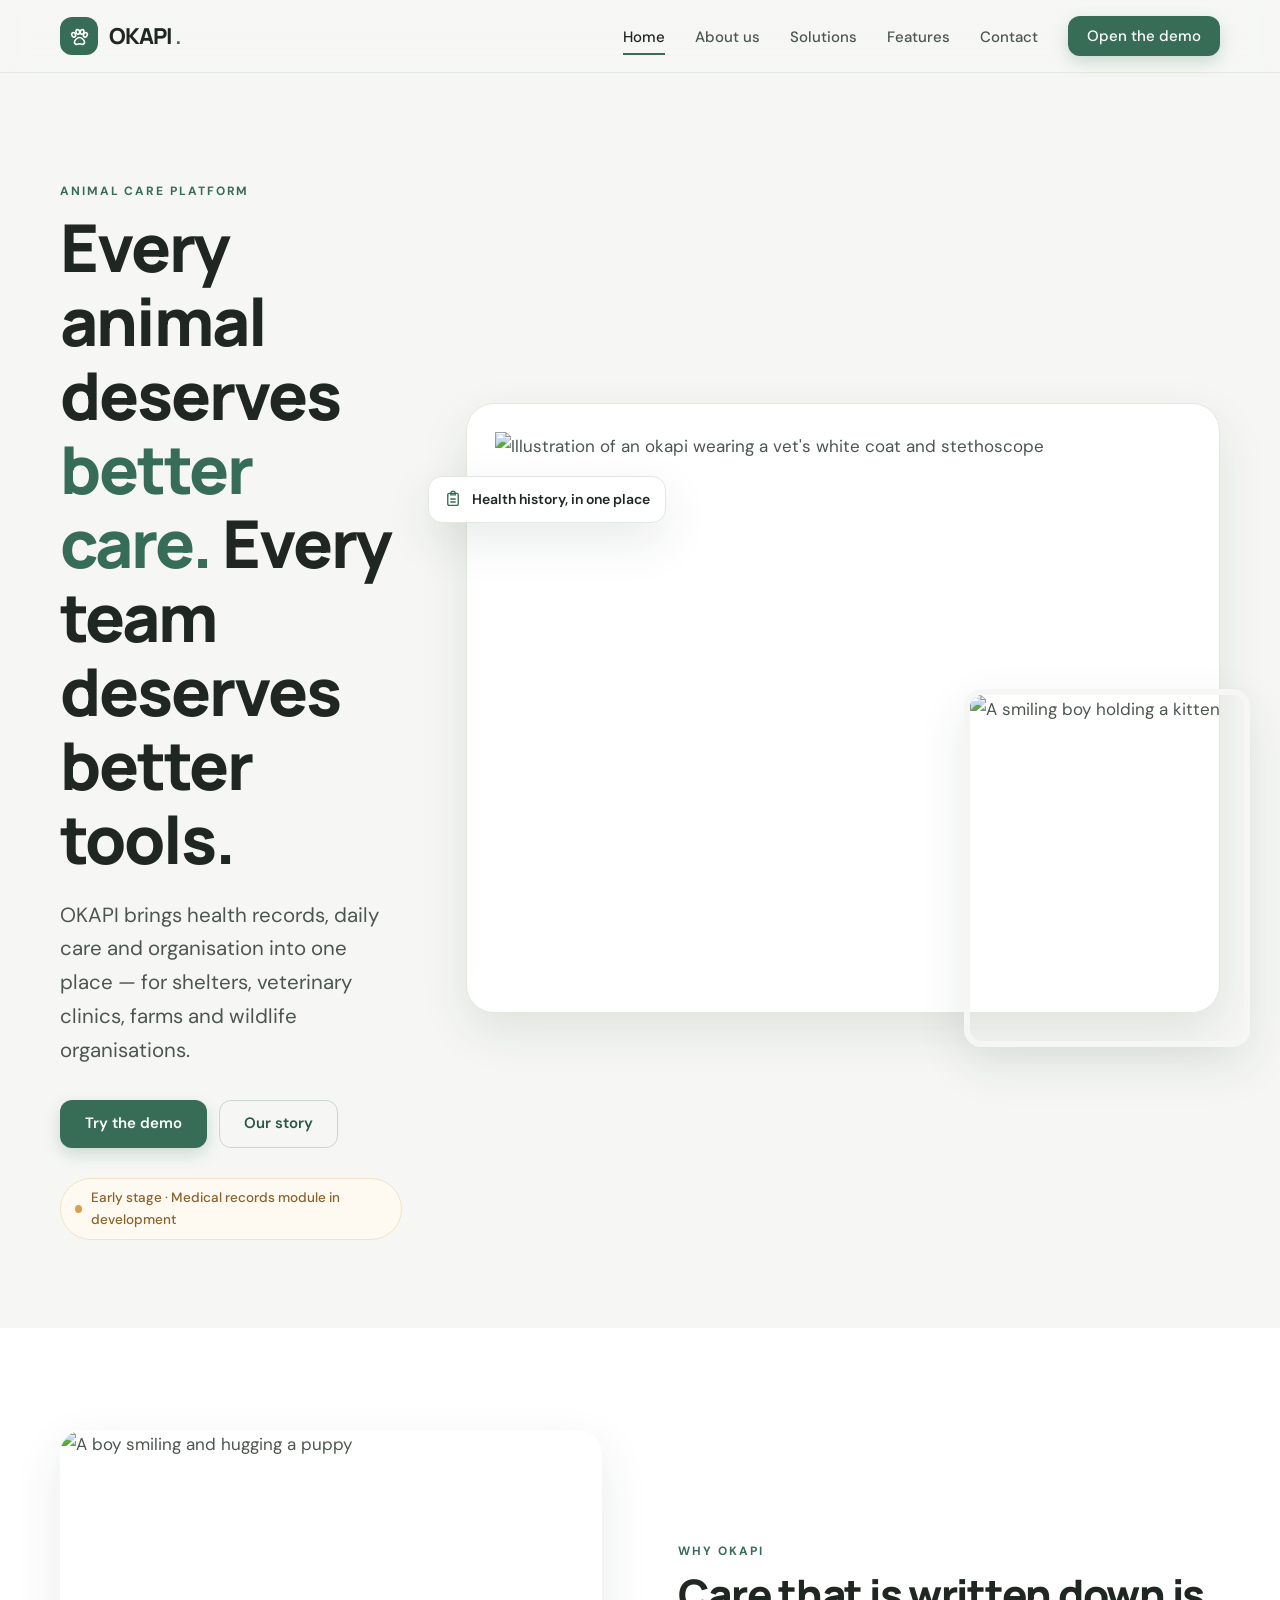
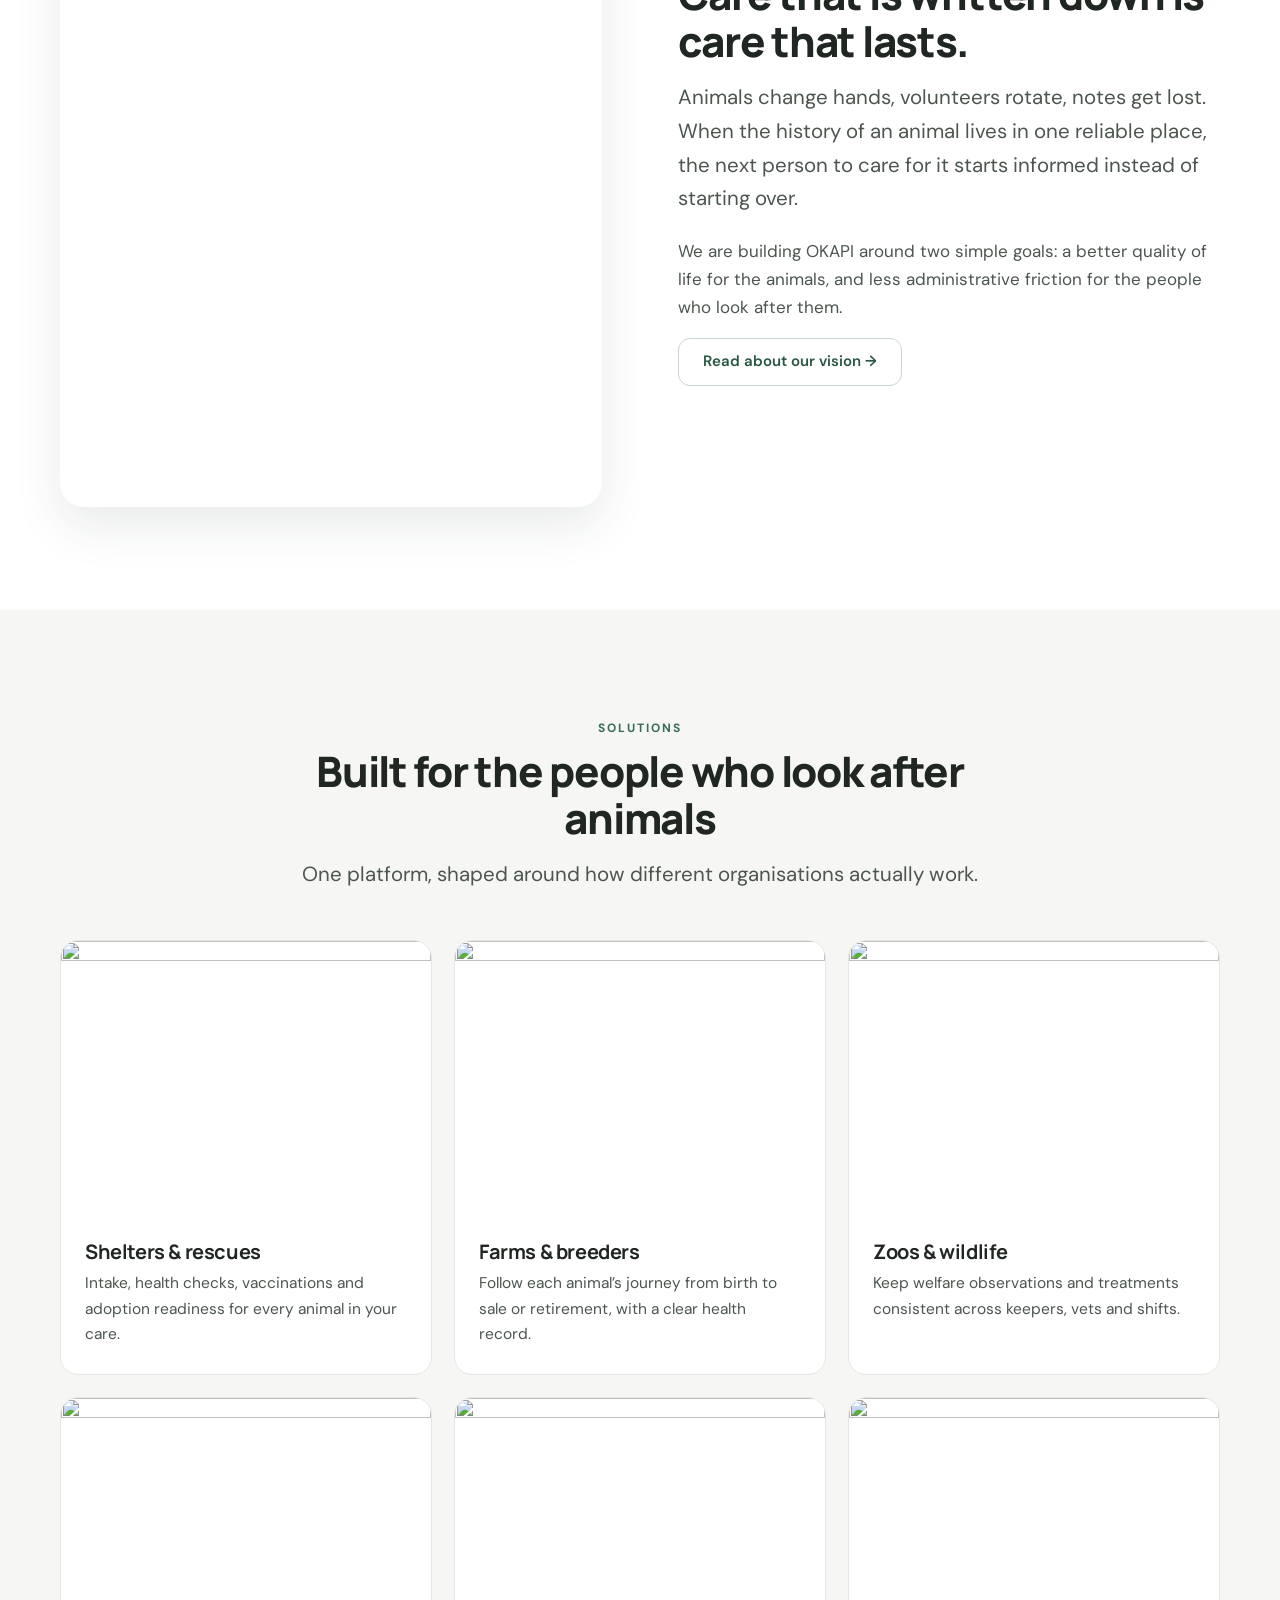
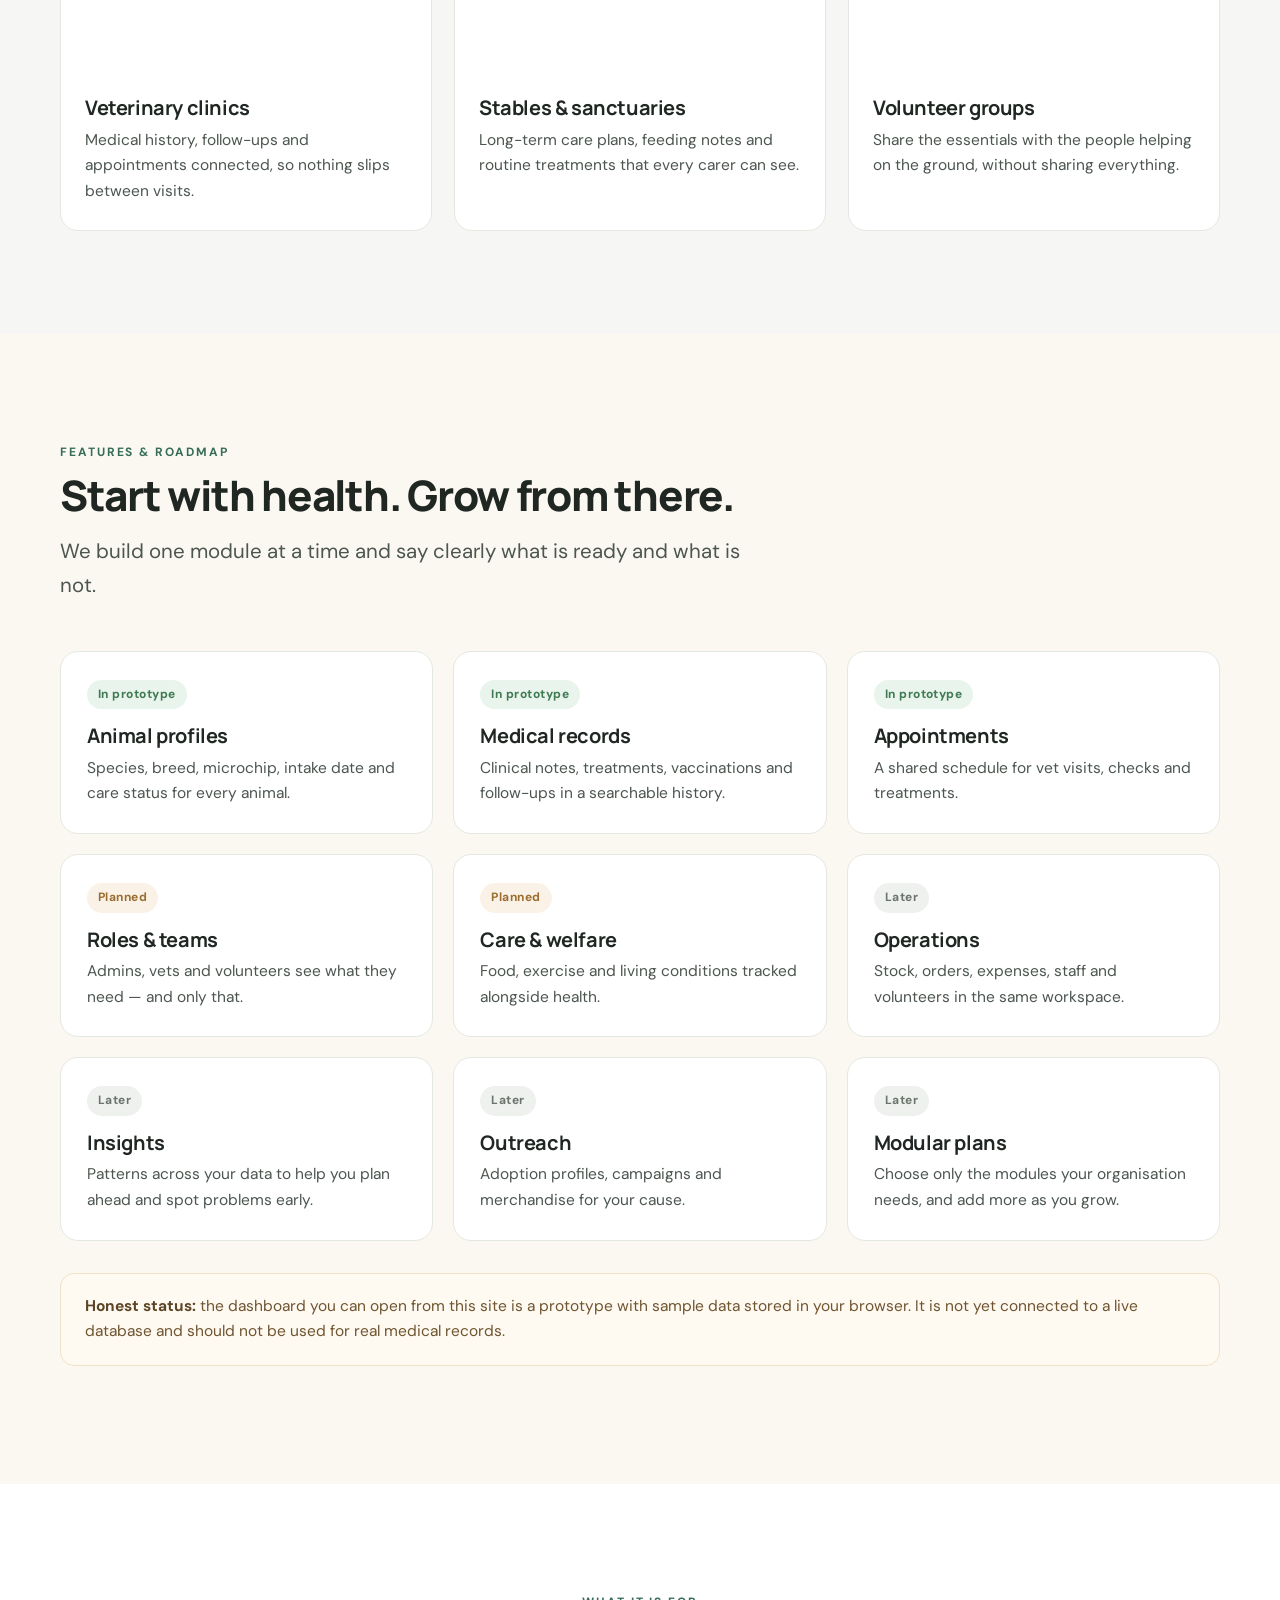
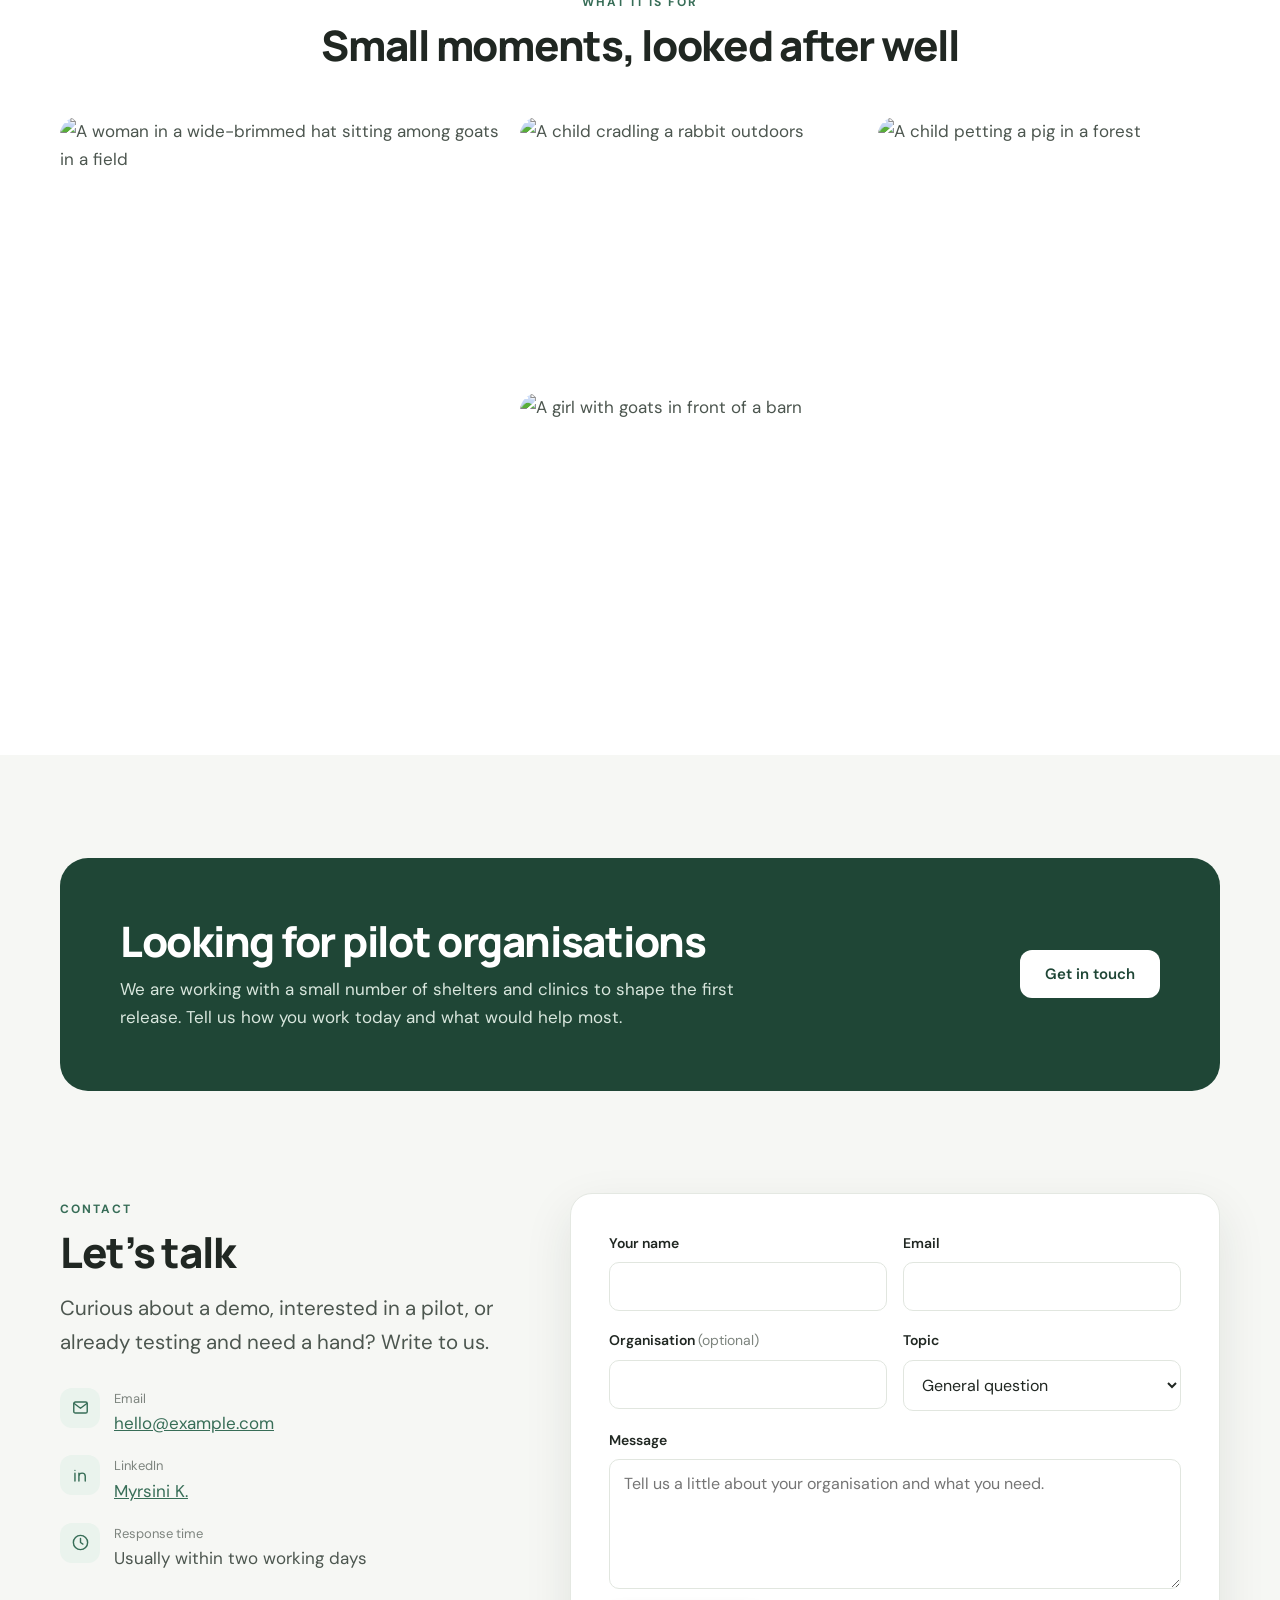
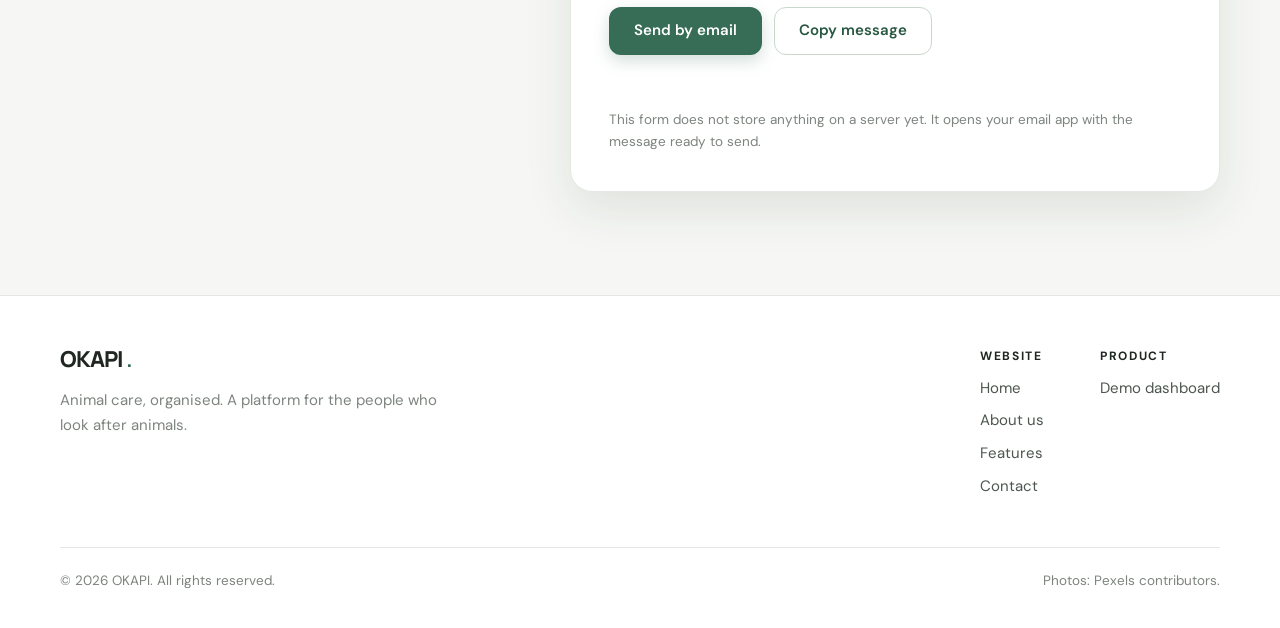
==== okapi/index.html @ 24b435aa "Merge remote-tracking branch 'origin/main' Signed-off-by: myrsini kampa <115368058+myrtokam@users.no" ====
<!doctype html>
<html lang="en">
<head>
    <meta charset="utf-8">
    <meta content="width=device-width, initial-scale=1" name="viewport">
    <meta content="#f6f7f4" name="theme-color">
    <meta content="OKAPI is a care and management platform for shelters, vets, farms and wildlife organisations. Starting with medical records and animal health."
          name="description">
    <title>OKAPI — Animal care, organised</title>
    <link href="https://fonts.googleapis.com" rel="preconnect">
    <link crossorigin href="https://fonts.gstatic.com" rel="preconnect">
    <link href="https://fonts.googleapis.com/css2?family=DM+Sans:wght@400;500;600;700&family=Manrope:wght@600;700;800&display=swap"
          rel="stylesheet">
    <link href="site.css" rel="stylesheet">
</head>
<body>
<a class="skip" href="#main">Skip to content</a>

<header class="site-header">
    <div class="wrap nav">
        <a aria-label="OKAPI home" class="logo" href="index.html">
            <span class="logo-mark"><svg viewBox="0 0 24 24"><path
                    d="M12 13.2c-2.8 0-5.8 3.2-5.8 5.5 0 1.5 1.2 2.3 2.7 2.3 1.2 0 2-.6 3.1-.6s1.9.6 3.1.6c1.5 0 2.7-.8 2.7-2.3 0-2.3-3-5.5-5.8-5.5Z"/><ellipse
                    cx="5.3" cy="10.1" rx="2.1" ry="2.7" transform="rotate(-25 5.3 10.1)"/><ellipse cx="10" cy="6.8"
                                                                                                    rx="2.1" ry="2.7"
                                                                                                    transform="rotate(-8 10 6.8)"/><ellipse
                    cx="15" cy="6.8" rx="2.1" ry="2.7" transform="rotate(8 15 6.8)"/><ellipse cx="18.7" cy="10.1"
                                                                                              rx="2.1" ry="2.7"
                                                                                              transform="rotate(25 18.7 10.1)"/></svg></span>
            OKAPI<b>.</b>
        </a>
        <button aria-expanded="false" aria-label="Menu" class="nav-toggle">
            <svg viewBox="0 0 24 24">
                <path d="M4 7h16M4 12h16M4 17h16"/>
            </svg>
        </button>
        <ul class="nav-links">
            <li><a aria-current="page" href="index.html">Home</a></li>
            <li><a href="about.html">About us</a></li>
            <li><a href="index.html#solutions">Solutions</a></li>
            <li><a href="index.html#features">Features</a></li>
            <li><a href="index.html#contact">Contact</a></li>
            <li><a class="btn btn-primary btn-sm" href="app.html">Open the demo</a></li>
        </ul>
    </div>
</header>

<main id="main">
    <!-- HERO -->
    <section class="hero">
        <div class="wrap hero-grid">
            <div>
                <span class="eyebrow">Animal care platform</span>
                <h1>Every animal deserves <em>better care.</em> Every team deserves better tools.</h1>
                <p class="lead">OKAPI brings health records, daily care and organisation into one place — for shelters,
                    veterinary clinics, farms and wildlife organisations.</p>
                <div class="hero-actions">
                    <a class="btn btn-primary" href="app.html">Try the demo</a>
                    <a class="btn btn-ghost" href="about.html">Our story</a>
                </div>
                <div class="status-chip"><i></i> Early stage · Medical records module in development</div>
            </div>
            <div class="hero-art">
                <div class="hero-card"><img alt="Illustration of an okapi wearing a vet's white coat and stethoscope"
                                            height="580"
                                            src="images/okapi-vet.png" width="700"></div>
                <div class="float-note">
                    <svg viewBox="0 0 24 24">
                        <rect height="16" rx="2" width="14" x="5" y="4.5"/>
                        <path d="M9 4.5a3 3 0 0 1 6 0v2H9v-2ZM9 12h6M9 16h6"/>
                    </svg>
                    Health history, in one place
                </div>
                <img alt="A smiling boy holding a kitten" class="float-photo" loading="lazy"
                     src="images/boy-kitten.jpg">
            </div>
        </div>
    </section>

    <!-- ABOUT TEASER -->
    <section class="section section-white" id="about">
        <div class="wrap split">
            <figure class="photo tall reveal"><img alt="A boy smiling and hugging a puppy" loading="lazy"
                                                   src="images/boy-puppy.jpg"></figure>
            <div class="reveal">
                <span class="eyebrow">Why OKAPI</span>
                <h2>Care that is written down is care that lasts.</h2>
                <p class="lead">Animals change hands, volunteers rotate, notes get lost. When the history of an animal
                    lives in one reliable place, the next person to care for it starts informed instead of starting
                    over.</p>
                <p>We are building OKAPI around two simple goals: a better quality of life for the animals, and less
                    administrative friction for the people who look after them.</p>
                <p><a class="btn btn-ghost" href="about.html">Read about our vision →</a></p>
            </div>
        </div>
    </section>

    <!-- SOLUTIONS -->
    <section class="section" id="solutions">
        <div class="wrap">
            <div class="section-head center reveal">
                <span class="eyebrow">Solutions</span>
                <h2>Built for the people who look after animals</h2>
                <p class="lead">One platform, shaped around how different organisations actually work.</p>
            </div>
            <div class="cards">
                <article class="card reveal"><img alt="" loading="lazy" src="images/boy-kitten.jpg"
                                                  style="object-position:50% 35%">
                    <div><h3>Shelters &amp; rescues</h3>
                        <p>Intake, health checks, vaccinations and adoption readiness for every animal in your care.</p>
                    </div>
                </article>
                <article class="card reveal"><img alt="" loading="lazy" src="images/goats-barn.jpg">
                    <div><h3>Farms &amp; breeders</h3>
                        <p>Follow each animal’s journey from birth to sale or retirement, with a clear health
                            record.</p></div>
                </article>
                <article class="card reveal"><img alt="" loading="lazy" src="images/wildlife.jpg">
                    <div><h3>Zoos &amp; wildlife</h3>
                        <p>Keep welfare observations and treatments consistent across keepers, vets and shifts.</p>
                    </div>
                </article>
                <article class="card reveal"><img alt="" loading="lazy" src="images/calf.jpg"
                                                  style="object-position:50% 40%">
                    <div><h3>Veterinary clinics</h3>
                        <p>Medical history, follow-ups and appointments connected, so nothing slips between visits.</p>
                    </div>
                </article>
                <article class="card reveal"><img alt="" loading="lazy" src="images/girl-horse.jpg"
                                                  style="object-position:50% 40%">
                    <div><h3>Stables &amp; sanctuaries</h3>
                        <p>Long-term care plans, feeding notes and routine treatments that every carer can see.</p>
                    </div>
                </article>
                <article class="card reveal"><img alt="" loading="lazy" src="images/woman-lamb.jpg"
                                                  style="object-position:50% 30%">
                    <div><h3>Volunteer groups</h3>
                        <p>Share the essentials with the people helping on the ground, without sharing everything.</p>
                    </div>
                </article>
            </div>
        </div>
    </section>

    <!-- FEATURES -->
    <section class="section section-cream" id="features">
        <div class="wrap">
            <div class="section-head reveal">
                <span class="eyebrow">Features &amp; roadmap</span>
                <h2>Start with health. Grow from there.</h2>
                <p class="lead">We build one module at a time and say clearly what is ready and what is not.</p>
            </div>
            <div class="features">
                <article class="feature reveal"><span class="tag live">In prototype</span>
                    <h3>Animal profiles</h3>
                    <p>Species, breed, microchip, intake date and care status for every animal.</p></article>
                <article class="feature reveal"><span class="tag live">In prototype</span>
                    <h3>Medical records</h3>
                    <p>Clinical notes, treatments, vaccinations and follow-ups in a searchable history.</p></article>
                <article class="feature reveal"><span class="tag live">In prototype</span>
                    <h3>Appointments</h3>
                    <p>A shared schedule for vet visits, checks and treatments.</p></article>
                <article class="feature reveal"><span class="tag next">Planned</span>
                    <h3>Roles &amp; teams</h3>
                    <p>Admins, vets and volunteers see what they need — and only that.</p></article>
                <article class="feature reveal"><span class="tag next">Planned</span>
                    <h3>Care &amp; welfare</h3>
                    <p>Food, exercise and living conditions tracked alongside health.</p></article>
                <article class="feature reveal"><span class="tag later">Later</span>
                    <h3>Operations</h3>
                    <p>Stock, orders, expenses, staff and volunteers in the same workspace.</p></article>
                <article class="feature reveal"><span class="tag later">Later</span>
                    <h3>Insights</h3>
                    <p>Patterns across your data to help you plan ahead and spot problems early.</p></article>
                <article class="feature reveal"><span class="tag later">Later</span>
                    <h3>Outreach</h3>
                    <p>Adoption profiles, campaigns and merchandise for your cause.</p></article>
                <article class="feature reveal"><span class="tag later">Later</span>
                    <h3>Modular plans</h3>
                    <p>Choose only the modules your organisation needs, and add more as you grow.</p></article>
            </div>
            <p class="callout reveal" style="margin-top:32px"><strong>Honest status:</strong> the dashboard you can open
                from this site is a prototype with sample data stored in your browser. It is not yet connected to a live
                database and should not be used for real medical records.</p>
        </div>
    </section>

    <!-- GALLERY -->
    <section class="section section-white">
        <div class="wrap">
            <div class="section-head center reveal">
                <span class="eyebrow">What it is for</span>
                <h2>Small moments, looked after well</h2>
            </div>
            <div class="gallery reveal">
                <img alt="A woman in a wide-brimmed hat sitting among goats in a field" loading="lazy"
                     src="images/woman-goats.jpg">
                <img alt="A child cradling a rabbit outdoors" loading="lazy" src="images/boy-rabbit.jpg">
                <img alt="A child petting a pig in a forest" loading="lazy" src="images/boy-pig.jpg">
                <img alt="A girl with goats in front of a barn" loading="lazy" src="images/goats-barn.jpg"
                     style="grid-column: span 2">
            </div>
        </div>
    </section>

    <!-- CTA -->
    <section class="section">
        <div class="wrap cta" style="margin-bottom:0">
            <div class="cta-box reveal">
                <div>
                    <h2>Looking for pilot organisations</h2>
                    <p>We are working with a small number of shelters and clinics to shape the first release. Tell us
                        how you work today and what would help most.</p>
                </div>
                <a class="btn btn-light" href="#contact">Get in touch</a>
            </div>
        </div>
    </section>

    <!-- CONTACT -->
    <section class="section" id="contact" style="padding-top:0">
        <div class="wrap contact-grid">
            <div class="reveal">
                <span class="eyebrow">Contact</span>
                <h2>Let’s talk</h2>
                <p class="lead">Curious about a demo, interested in a pilot, or already testing and need a hand? Write
                    to us.</p>
                <ul class="contact-list">
                    <li><span class="ico"><svg viewBox="0 0 24 24"><rect height="14" rx="2" width="17" x="3.5" y="5"/><path
                            d="m4 7 8 6 8-6"/></svg></span>
                        <div><small>Email</small><a data-email href="#">email</a></div>
                    </li>
                    <li><span class="ico"><svg viewBox="0 0 24 24"><path
                            d="M5 9v10M5 5.5v.01M10 19V9m0 4a4 4 0 0 1 8 0v6"/></svg></span>
                        <div><small>LinkedIn</small><a data-linkedin href="#" rel="noopener" target="_blank">Myrsini
                            K.</a></div>
                    </li>
                    <li><span class="ico"><svg viewBox="0 0 24 24"><circle cx="12" cy="12" r="9"/><path
                            d="M12 7v5l3 2"/></svg></span>
                        <div><small>Response time</small>Usually within two working days</div>
                    </li>
                </ul>
            </div>
            <form class="form reveal" id="contact-form" novalidate>
                <div class="form-row">
                    <label>Your name<input autocomplete="name" name="name" required></label>
                    <label>Email<input autocomplete="email" name="email" required type="email"></label>
                </div>
                <div class="form-row">
                    <label>Organisation <span style="font-weight:400;color:var(--muted)">(optional)</span><input
                            autocomplete="organization" name="org"></label>
                    <label>Topic
                        <select name="topic">
                            <option>General question</option>
                            <option>Interested in a demo</option>
                            <option>Pilot programme</option>
                            <option>Technical support</option>
                        </select>
                    </label>
                </div>
                <label>Message<textarea name="message" placeholder="Tell us a little about your organisation and what you need."
                                        required></textarea></label>
                <div class="form-actions">
                    <button class="btn btn-primary" type="submit">Send by email</button>
                    <button class="btn btn-ghost" id="copy-message" type="button">Copy message</button>
                </div>
                <p aria-live="polite" class="form-status" id="form-status" role="status"></p>
                <p class="form-note">This form does not store anything on a server yet. It opens your email app with the
                    message ready to send.</p>
            </form>
        </div>
    </section>
</main>

<footer class="site-footer">
    <div class="wrap">
        <div class="footer-grid">
            <div>
                <a class="logo" href="index.html">OKAPI<b>.</b></a>
                <p>Animal care, organised. A platform for the people who look after animals.</p>
            </div>
            <div class="footer-links">
                <div><h4>Website</h4><a href="index.html">Home</a><a href="about.html">About us</a><a
                        href="index.html#features">Features</a><a href="index.html#contact">Contact</a></div>
                <div><h4>Product</h4><a href="app.html">Demo dashboard</a></div>
            </div>
        </div>
        <div class="legal">
            <span>© <span data-year>2026</span> OKAPI. All rights reserved.</span>
            <span>Photos: Pexels contributors.</span>
        </div>
    </div>
</footer>
<script src="site.js"></script>
</body>
</html>
---- okapi/site.css ----
/* OKAPI public website — shares the visual language of the dashboard (styles.css tokens) */
:root {
  color-scheme: light;
  --ink: #202722;
  --body: #4c564f;
  --muted: #7d847e;
  --line: #e4e8e2;
  --paper: #fff;
  --canvas: #f6f7f4;
  --cream: #fbf8f2;
  --green: #376d57;
  --green-dark: #285742;
  --green-deep: #1f4636;
  --green-soft: #eaf3ed;
  --amber: #c58a43;
  --amber-soft: #fbf2e7;
  --radius: 18px;
  --shadow: 0 18px 48px rgb(34 49 39 / 10%);
  --wrap: 1160px;
}

* { box-sizing: border-box; }
html { scroll-behavior: smooth; }
body { margin: 0; background: var(--canvas); color: var(--body); font: 400 17px/1.65 "DM Sans", system-ui, sans-serif; -webkit-font-smoothing: antialiased; }
img { display: block; max-width: 100%; }
a { color: var(--green); }
h1, h2, h3, p { margin-top: 0; }
h1, h2, h3 { color: var(--ink); font-family: "Manrope", sans-serif; letter-spacing: -.03em; line-height: 1.12; }
h1 { font-size: clamp(38px, 5.4vw, 66px); font-weight: 800; margin-bottom: 22px; }
h2 { font-size: clamp(28px, 3.4vw, 42px); font-weight: 800; margin-bottom: 16px; }
h3 { font-size: 20px; font-weight: 700; letter-spacing: -.02em; margin-bottom: 8px; }
.wrap { width: min(var(--wrap), 100% - 48px); margin-inline: auto; }
.eyebrow { display: inline-block; margin-bottom: 14px; color: var(--green); font: 700 12px/1 "DM Sans", sans-serif; letter-spacing: .16em; text-transform: uppercase; }
.lead { font-size: clamp(18px, 1.6vw, 21px); color: var(--body); max-width: 60ch; }
.skip { position: absolute; left: -999px; top: 8px; z-index: 100; padding: 10px 14px; border-radius: 8px; background: var(--ink); color: #fff; }
.skip:focus { left: 8px; }
:focus-visible { outline: 3px solid #8eaf98; outline-offset: 3px; border-radius: 6px; }

/* header */
.site-header { position: sticky; top: 0; z-index: 40; background: rgb(246 247 244 / 88%); backdrop-filter: blur(12px); border-bottom: 1px solid var(--line); }
.nav { display: flex; align-items: center; justify-content: space-between; gap: 24px; height: 72px; }
.logo { display: inline-flex; align-items: center; gap: 11px; color: var(--ink); text-decoration: none; font: 800 22px/1 "Manrope", sans-serif; letter-spacing: -.04em; }
.logo-mark { width: 38px; height: 38px; display: grid; place-items: center; border-radius: 12px; color: #fff; background: var(--green); }
.logo-mark svg { width: 21px; height: 21px; fill: none; stroke: currentColor; stroke-width: 1.8; stroke-linecap: round; stroke-linejoin: round; }
.logo { gap: 11px; }
.logo b { color: var(--green); margin-left: -9px; }
.nav-links { display: flex; align-items: center; gap: 30px; margin: 0; padding: 0; list-style: none; }
.nav-links a { color: var(--body); text-decoration: none; font-size: 15px; font-weight: 500; padding: 6px 0; border-bottom: 2px solid transparent; }
.nav-links a.btn { color: #fff; border-bottom: 1.5px solid transparent; padding: 0 18px; }
.nav-links a.btn:hover { color: #fff; border-color: transparent; background: var(--green-dark); }
.nav-links a:hover, .nav-links a[aria-current="page"] { color: var(--ink); border-color: var(--green); }
.nav-toggle { display: none; width: 44px; height: 44px; border: 1px solid var(--line); border-radius: 10px; background: #fff; cursor: pointer; }
.nav-toggle svg { width: 20px; height: 20px; fill: none; stroke: var(--ink); stroke-width: 1.8; stroke-linecap: round; }

/* buttons */
.btn { display: inline-flex; align-items: center; justify-content: center; gap: 9px; min-height: 48px; padding: 0 24px; border: 1.5px solid transparent; border-radius: 12px; font: 600 15px/1 "DM Sans", sans-serif; text-decoration: none; cursor: pointer; transition: background .16s, transform .16s, box-shadow .16s; }
.btn:active { transform: translateY(1px); }
.btn-primary { color: #fff; background: var(--green); box-shadow: 0 6px 16px rgb(55 109 87 / 22%); }
.btn-primary:hover { background: var(--green-dark); }
.btn-ghost { color: var(--green-dark); background: transparent; border-color: #c9d8cd; }
.btn-ghost:hover { background: #fff; }
.btn-light { color: var(--green-deep); background: #fff; }
.btn-light:hover { background: var(--green-soft); }
.btn-sm { min-height: 40px; padding: 0 18px; font-size: 14px; }

/* hero */
.hero { padding: clamp(48px, 8vw, 104px) 0 clamp(56px, 7vw, 88px); overflow: hidden; }
.hero-grid { display: grid; grid-template-columns: 1.1fr .9fr; gap: clamp(32px, 5vw, 72px); align-items: center; }
.hero h1 em { font-style: normal; color: var(--green); }
.hero-actions { display: flex; flex-wrap: wrap; gap: 12px; margin-top: 32px; }
.status-chip { display: inline-flex; align-items: center; gap: 9px; margin-top: 30px; padding: 8px 14px; border: 1px solid #f0e2c7; border-radius: 999px; background: #fffaf1; color: #8a6128; font-size: 13.5px; font-weight: 500; }
.status-chip i { width: 8px; height: 8px; border-radius: 50%; background: #d7a24f; }
.hero-art { position: relative; }
.hero-card { position: relative; background-image: radial-gradient(circle at 50% 75%, var(--green-soft), #fff 70%); border-radius: 28px; background: #fff; box-shadow: var(--shadow); padding: 28px 28px 0; border: 1px solid var(--line); }
.hero-card img { width: 100%; aspect-ratio: 1.2; object-fit: contain; }
.hero-card img { position: relative; z-index: 1; mix-blend-mode: multiply; }
.float-photo { position: absolute; width: 38%; right: -4%; bottom: -34px; border-radius: 18px; border: 6px solid var(--canvas); box-shadow: var(--shadow); aspect-ratio: 4/5; object-fit: cover; z-index: 2; }
.float-note { position: absolute; left: -5%; top: 12%; z-index: 2; display: flex; align-items: center; gap: 10px; padding: 11px 15px; border-radius: 14px; background: #fff; box-shadow: var(--shadow); border: 1px solid var(--line); font-size: 14px; font-weight: 600; color: var(--ink); }
.float-note svg { width: 18px; height: 18px; fill: none; stroke: var(--green); stroke-width: 1.8; stroke-linecap: round; stroke-linejoin: round; }

/* sections */
section { scroll-margin-top: 90px; }
.section { padding: clamp(56px, 8vw, 104px) 0; }
.section-white { background: #fff; }
.section-cream { background: var(--cream); }
.section-head { max-width: 720px; margin-bottom: 48px; }
.section-head.center { margin-inline: auto; text-align: center; }
.section-head.center .lead { margin-inline: auto; }

.split { display: grid; grid-template-columns: 1fr 1fr; gap: clamp(32px, 6vw, 84px); align-items: center; }
.split.reverse > :first-child { order: 2; }
.photo { border-radius: 24px; overflow: hidden; box-shadow: var(--shadow); }
.photo img { width: 100%; height: 100%; object-fit: cover; }
.photo.tall { aspect-ratio: 4/5; }
.photo.wide { aspect-ratio: 3/2; }
.photo.square { aspect-ratio: 1; }
.photo figcaption { display: none; }
figure { margin: 0; }

.pillars { display: grid; grid-template-columns: repeat(2, 1fr); gap: 24px; }
.pillar { padding: 34px; border-radius: var(--radius); background: #fff; border: 1px solid var(--line); }
.pillar .num { display: grid; place-items: center; width: 44px; height: 44px; margin-bottom: 20px; border-radius: 12px; background: var(--green-soft); color: var(--green); font: 800 18px "Manrope", sans-serif; }
.pillar.warm .num { background: var(--amber-soft); color: #a8742f; }

.cards { display: grid; grid-template-columns: repeat(3, 1fr); gap: 22px; }
.card { overflow: hidden; border-radius: var(--radius); background: #fff; border: 1px solid var(--line); transition: transform .2s, box-shadow .2s; }
.card:hover { transform: translateY(-4px); box-shadow: var(--shadow); }
.card img { width: 100%; aspect-ratio: 4/3; object-fit: cover; }
.card div { padding: 22px 24px 26px; }
.card p { margin: 0; font-size: 15.5px; }

.features { display: grid; grid-template-columns: repeat(3, 1fr); gap: 20px; }
.feature { padding: 26px; border-radius: var(--radius); background: #fff; border: 1px solid var(--line); }
.feature p { margin: 0; font-size: 15.5px; }
.tag { display: inline-flex; margin-bottom: 16px; padding: 5px 11px; border-radius: 999px; font-size: 12px; font-weight: 700; letter-spacing: .04em; }
.tag.live { color: #3f7a53; background: #e8f4ec; }
.tag.next { color: #9a6d2f; background: var(--amber-soft); }
.tag.later { color: #6b736d; background: #eff1ee; }

.timeline { display: grid; grid-template-columns: repeat(3, 1fr); gap: 0; position: relative; }
.step { position: relative; padding: 0 28px 0 0; }
.step::before { content: ""; position: absolute; top: 13px; left: 30px; right: 8px; height: 2px; background: repeating-linear-gradient(90deg, #c9d8cd 0 6px, transparent 6px 12px); }
.step:last-child::before { display: none; }
.dot { position: relative; display: grid; place-items: center; width: 28px; height: 28px; margin-bottom: 18px; border-radius: 50%; background: var(--green); color: #fff; font-size: 12px; font-weight: 700; }
.step.upcoming .dot { background: #fff; border: 2px solid #c9d8cd; color: var(--muted); }
.step p { font-size: 15.5px; }

.values { display: grid; grid-template-columns: repeat(4, 1fr); gap: 20px; }
.value { padding-top: 20px; border-top: 2px solid var(--green); }
.value p { font-size: 15.5px; margin: 0; }

.gallery { display: grid; grid-template-columns: 1.3fr 1fr 1fr; grid-template-rows: 260px 260px; gap: 16px; }
.gallery img { width: 100%; height: 100%; object-fit: cover; border-radius: 18px; }
.gallery img:first-child { grid-row: span 2; }

.quote { max-width: 860px; margin: 0 auto; text-align: center; }
.quote p { font: 700 clamp(24px, 3vw, 36px)/1.3 "Manrope", sans-serif; letter-spacing: -.03em; color: var(--ink); }
.quote cite { display: block; margin-top: 18px; font-style: normal; font-size: 15px; color: var(--muted); }

.callout { padding: 20px 24px; border-radius: 14px; border: 1px solid #f0e2c7; background: #fffaf1; color: #6f5430; font-size: 15.5px; }
.callout strong { color: #5c4424; }

/* CTA + contact */
.cta { margin-inline: auto; }
.cta-box { display: grid; grid-template-columns: 1fr auto; gap: 32px; align-items: center; padding: clamp(32px, 5vw, 60px); border-radius: 28px; background: var(--green-deep); color: #d8e6dd; }
.cta-box h2 { color: #fff; margin-bottom: 10px; }
.cta-box p { margin: 0; max-width: 52ch; }

.contact-grid { display: grid; grid-template-columns: .8fr 1.2fr; gap: clamp(32px, 6vw, 80px); align-items: start; }
.contact-list { display: grid; gap: 18px; margin: 28px 0 0; padding: 0; list-style: none; }
.contact-list li { display: flex; gap: 14px; align-items: flex-start; }
.contact-list span.ico { flex: 0 0 auto; width: 40px; height: 40px; display: grid; place-items: center; border-radius: 12px; background: var(--green-soft); color: var(--green); }
.contact-list svg { width: 19px; height: 19px; fill: none; stroke: currentColor; stroke-width: 1.8; stroke-linecap: round; stroke-linejoin: round; }
.contact-list small { display: block; color: var(--muted); font-size: 13px; }
.form { padding: clamp(24px, 3vw, 38px); border-radius: 22px; background: #fff; border: 1px solid var(--line); box-shadow: var(--shadow); }
.form-row { display: grid; grid-template-columns: 1fr 1fr; gap: 16px; }
.form label { display: block; margin: 0 0 18px; color: var(--ink); font-size: 14px; font-weight: 600; }
.form input, .form select, .form textarea { display: block; width: 100%; margin-top: 7px; padding: 13px 14px; border: 1.5px solid #e1e6df; border-radius: 10px; background: #fff; color: var(--ink); font: 400 16px "DM Sans", sans-serif; }
.form textarea { min-height: 130px; resize: vertical; }
.form input:focus, .form select:focus, .form textarea:focus { outline: none; border-color: #8eaf98; box-shadow: 0 0 0 4px rgb(95 145 109 / 12%); }
.form-actions { display: flex; flex-wrap: wrap; gap: 12px; align-items: center; }
.form-note { margin: 16px 0 0; color: var(--muted); font-size: 13.5px; }
.form-status { min-height: 24px; margin-top: 14px; color: var(--green-dark); font-weight: 500; font-size: 15px; }

/* footer */
.site-footer { padding: 52px 0 36px; border-top: 1px solid var(--line); background: #fff; font-size: 15px; }
.footer-grid { display: flex; flex-wrap: wrap; justify-content: space-between; gap: 32px; }
.footer-grid p { max-width: 38ch; margin: 14px 0 0; color: var(--muted); }
.footer-links { display: flex; gap: 56px; }
.footer-links h4 { margin: 0 0 12px; color: var(--ink); font: 700 12px "DM Sans", sans-serif; letter-spacing: .14em; text-transform: uppercase; }
.footer-links a { display: block; margin-bottom: 8px; color: var(--body); text-decoration: none; }
.footer-links a:hover { color: var(--green); }
.legal { display: flex; flex-wrap: wrap; justify-content: space-between; gap: 8px; margin-top: 40px; padding-top: 22px; border-top: 1px solid var(--line); color: var(--muted); font-size: 13.5px; }
.photo-credit { margin-top: 10px; font-size: 12.5px; color: var(--muted); }

/* reveal */
.reveal { opacity: 0; transform: translateY(18px); transition: opacity .6s ease, transform .6s ease; }
.reveal.in { opacity: 1; transform: none; }
@media (prefers-reduced-motion: reduce) { .reveal { opacity: 1; transform: none; transition: none; } html { scroll-behavior: auto; } .card:hover { transform: none; } }

@media (max-width: 980px) {
  .hero-grid, .split, .contact-grid { grid-template-columns: 1fr; }
  .split.reverse > :first-child { order: 0; }
  .hero-art { max-width: 520px; margin-inline: auto; width: 100%; }
  .cards, .features { grid-template-columns: repeat(2, 1fr); }
  .values { grid-template-columns: repeat(2, 1fr); }
  .timeline { grid-template-columns: 1fr; gap: 28px; }
  .step::before { display: none; }
  .cta-box { grid-template-columns: 1fr; }
  .gallery { grid-template-columns: 1fr 1fr; grid-template-rows: 240px 240px 240px; }
  .gallery img:first-child { grid-row: auto; grid-column: span 2; }
}
@media (max-width: 760px) {
  body { font-size: 16px; }
  .wrap { width: min(var(--wrap), 100% - 32px); }
  .nav-toggle { display: inline-grid; place-items: center; }
  .nav-links { position: absolute; top: 72px; left: 0; right: 0; flex-direction: column; align-items: stretch; gap: 0; padding: 8px 16px 18px; background: #fff; border-bottom: 1px solid var(--line); display: none; }
  .nav-links.open { display: flex; }
  .nav-links li a { display: block; padding: 14px 4px; border-bottom: 1px solid var(--line); }
  .nav-links li:last-child a { margin-top: 12px; border: 0; text-align: center; }
  .pillars, .cards, .features, .form-row { grid-template-columns: 1fr; }
  .values { grid-template-columns: 1fr; }
  .hero-card { padding: 20px 20px 0; }
  .hero-card img { aspect-ratio: 1.3; }
  .float-photo { right: 0; width: 34%; }
  .float-note { left: 0; }
  .gallery { grid-template-columns: 1fr; grid-template-rows: none; }
  .gallery img, .gallery img:first-child { grid-column: auto; height: 240px; }
  .footer-links { gap: 36px; }
}
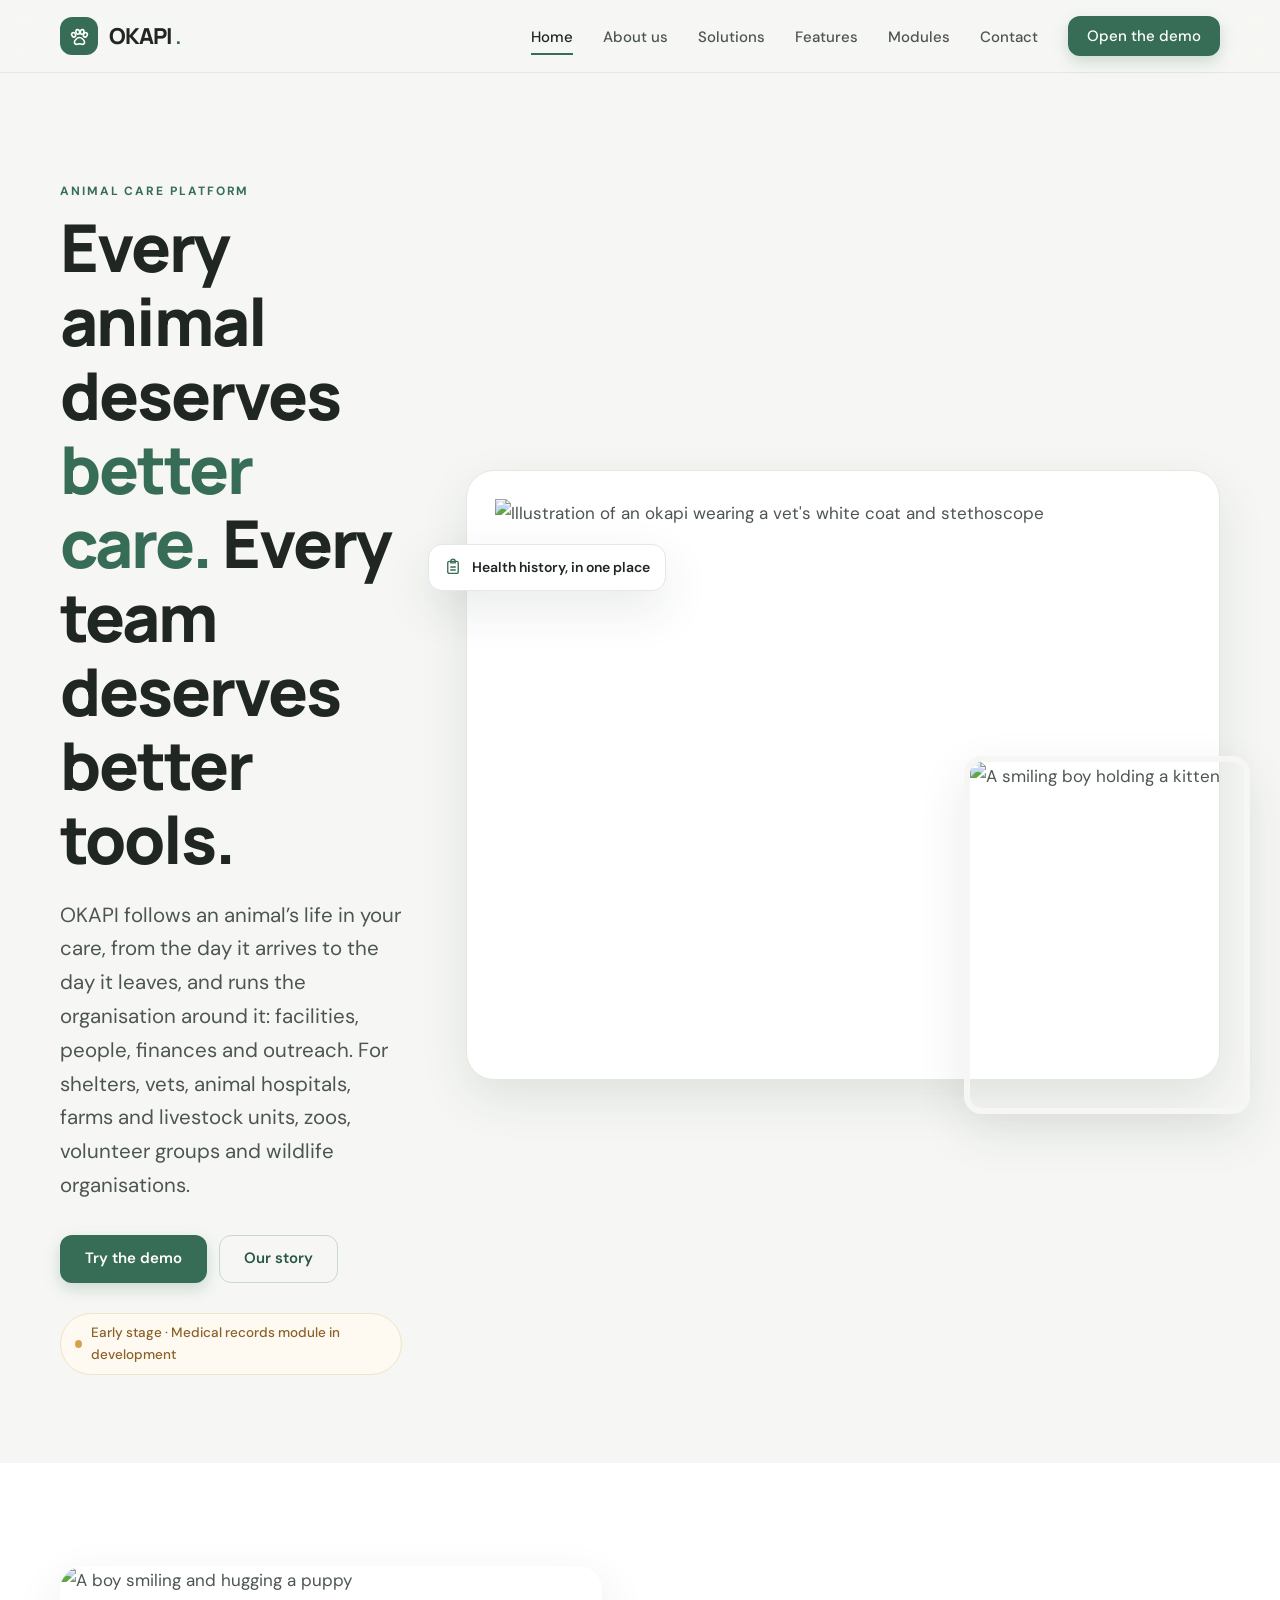
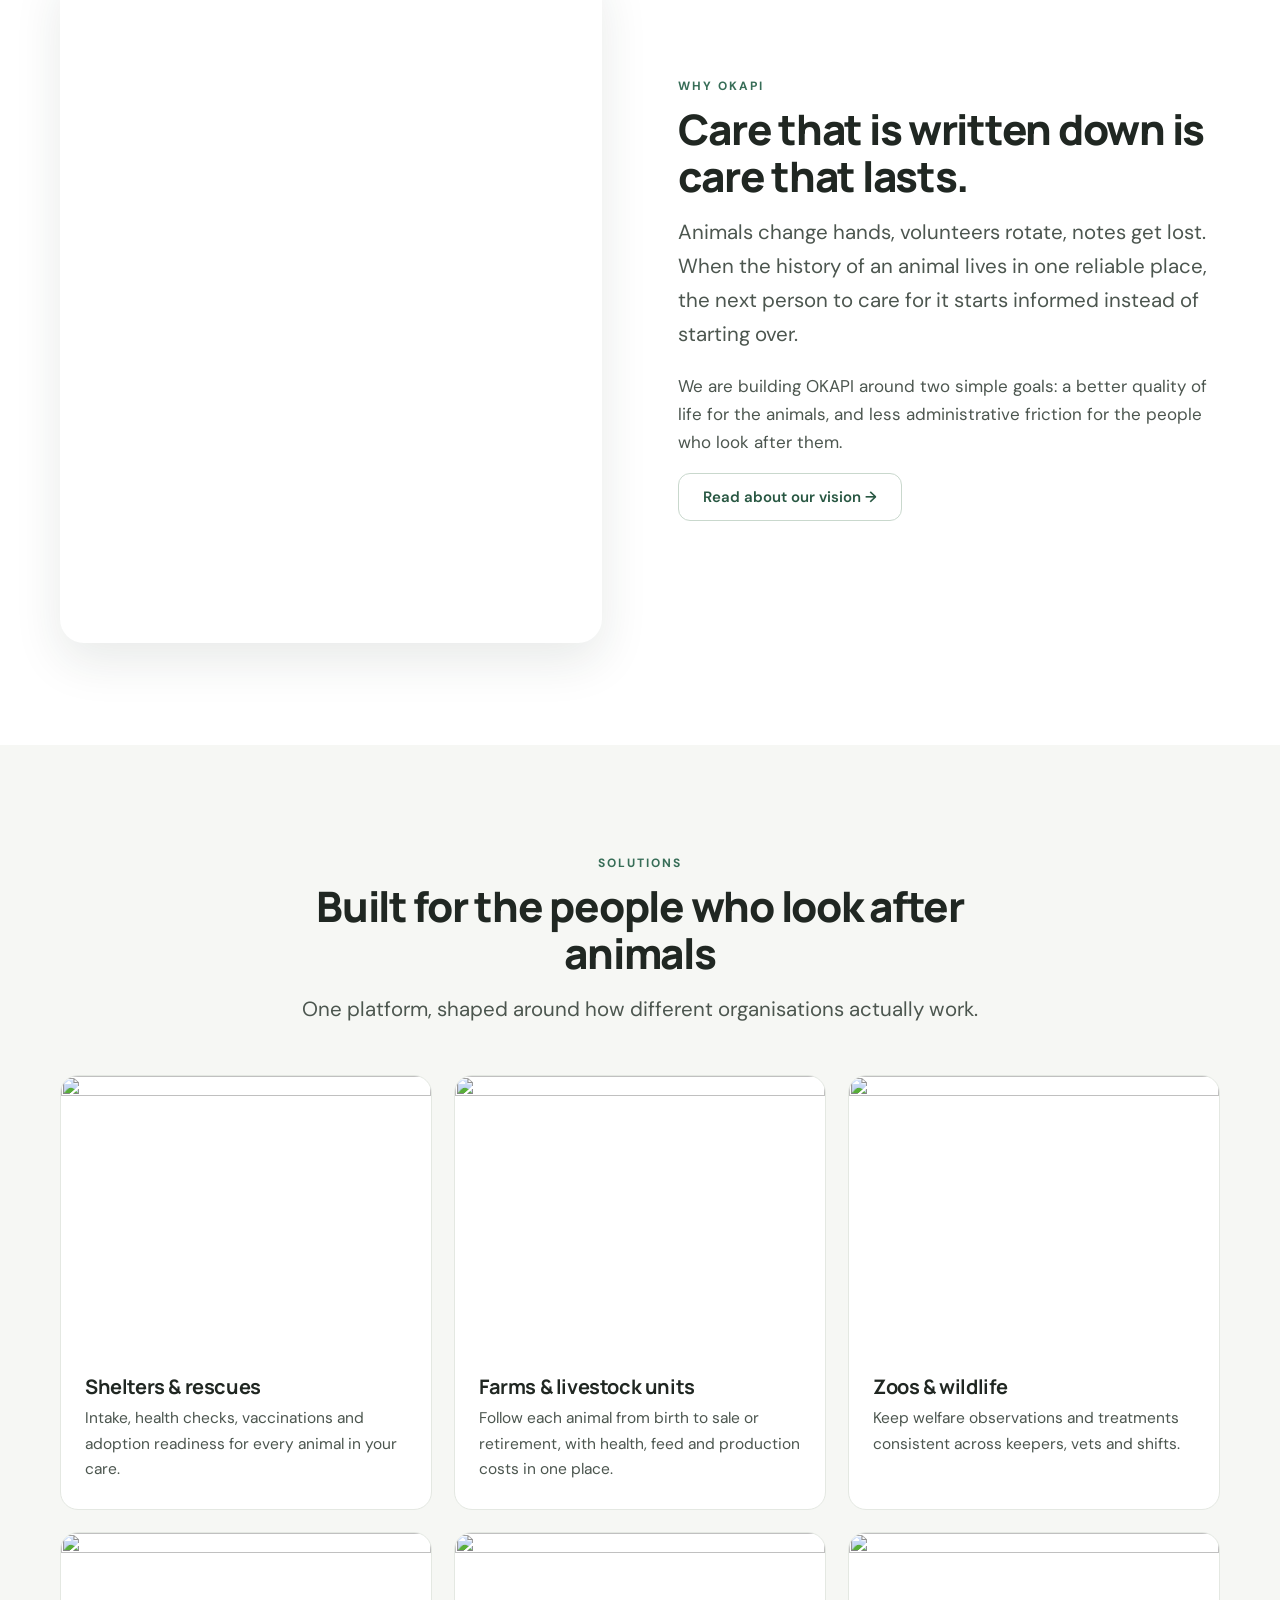
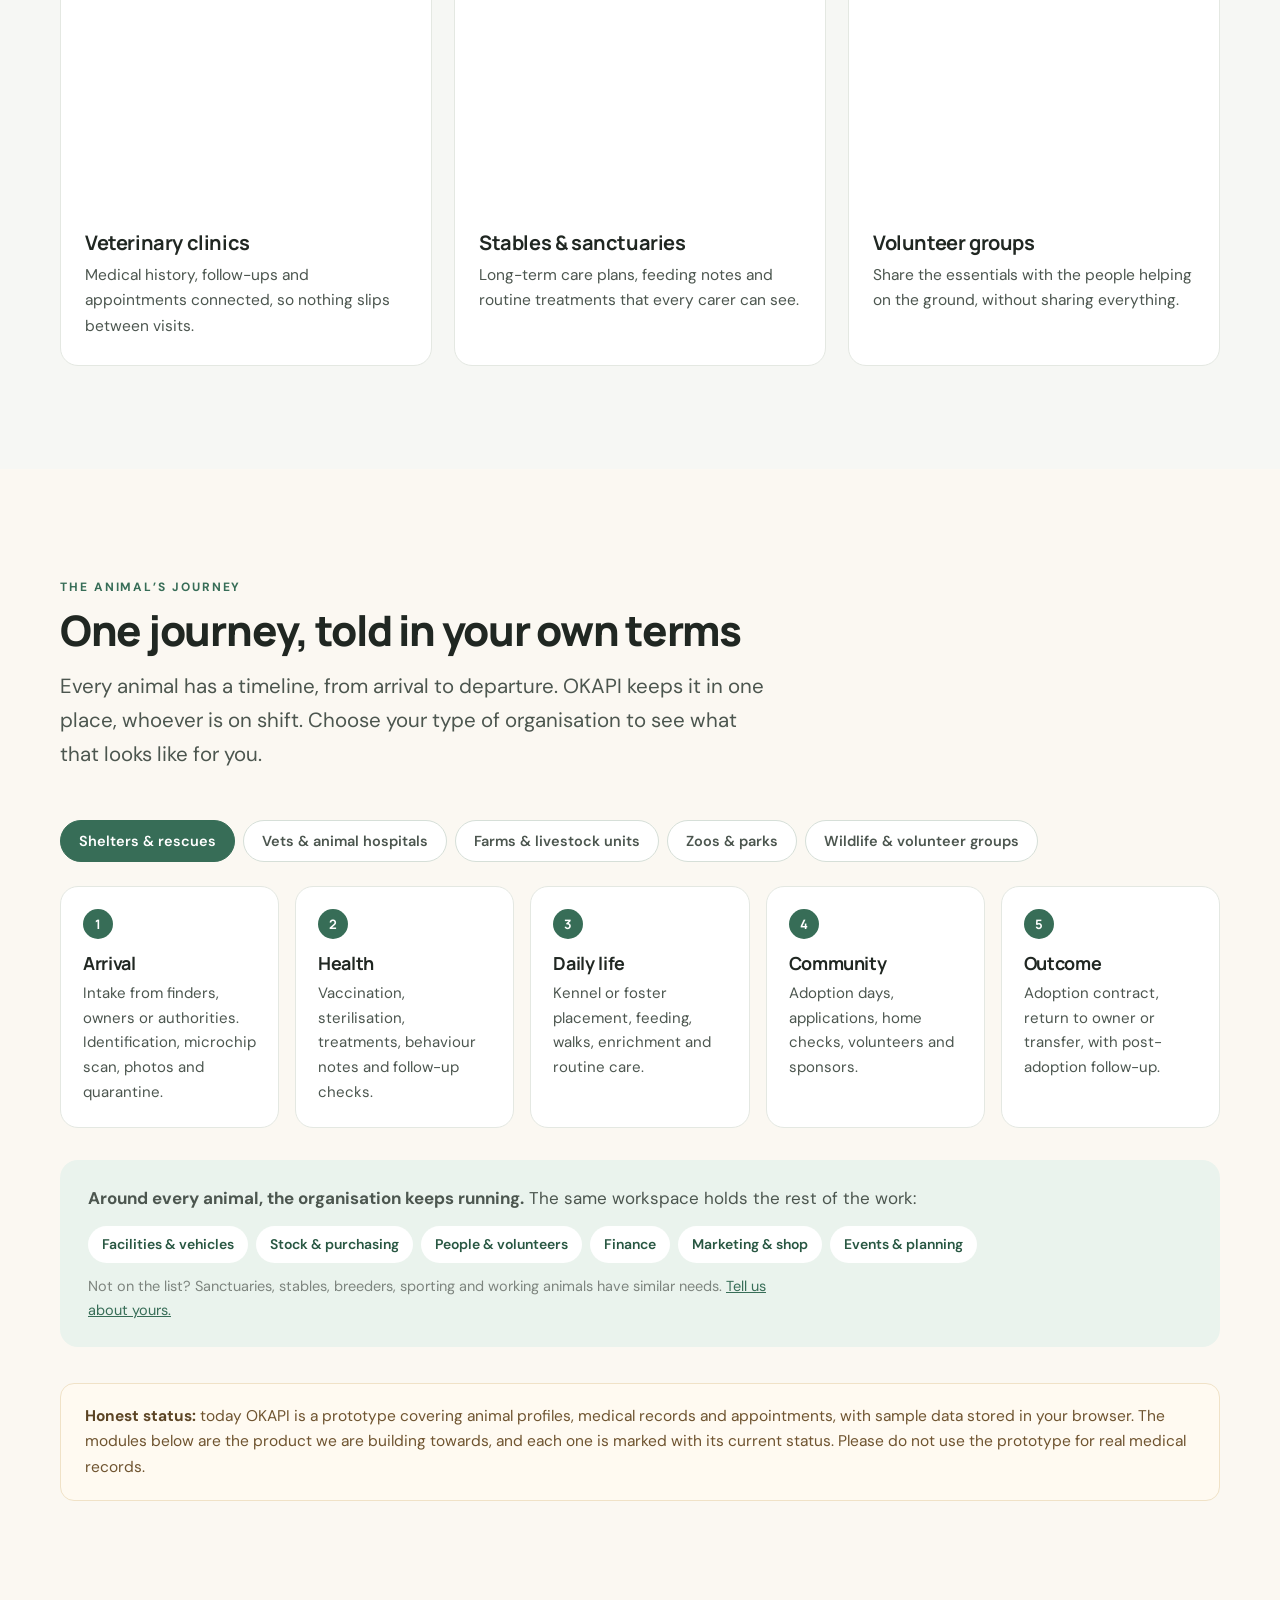
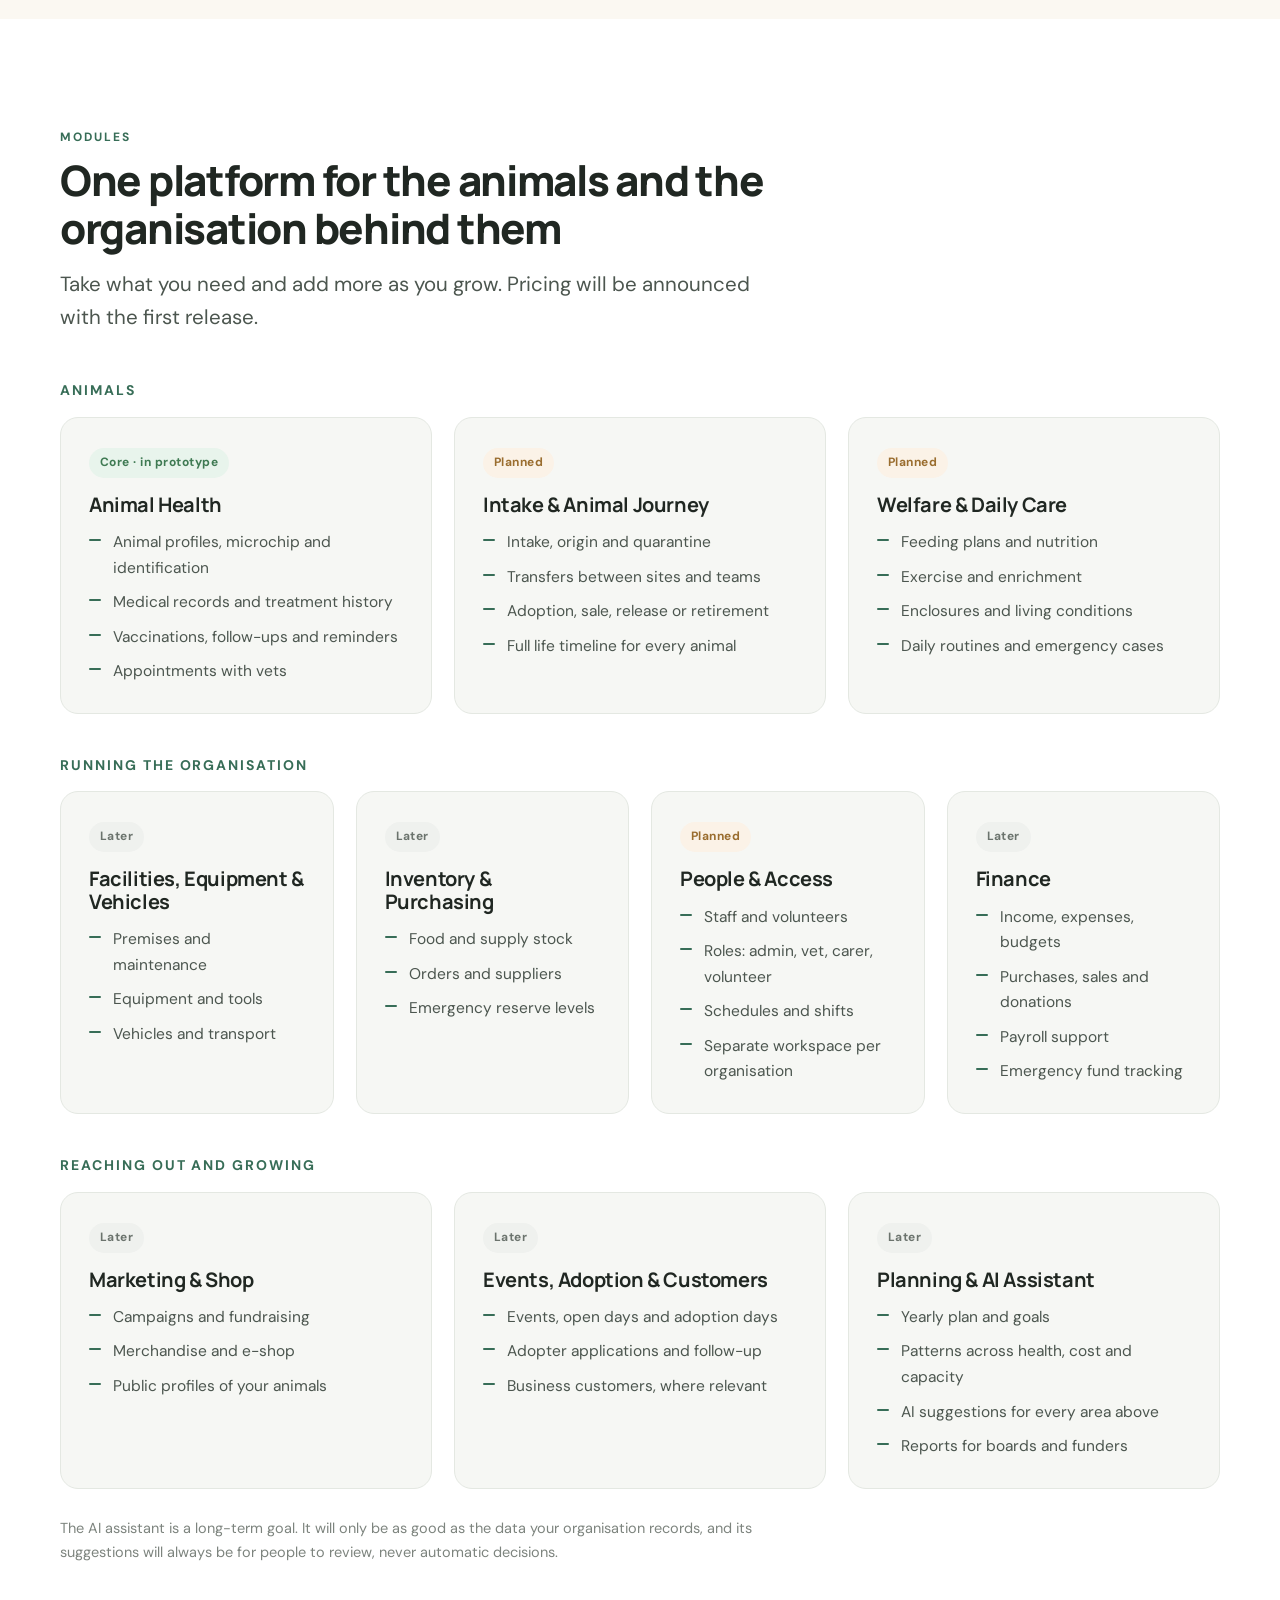
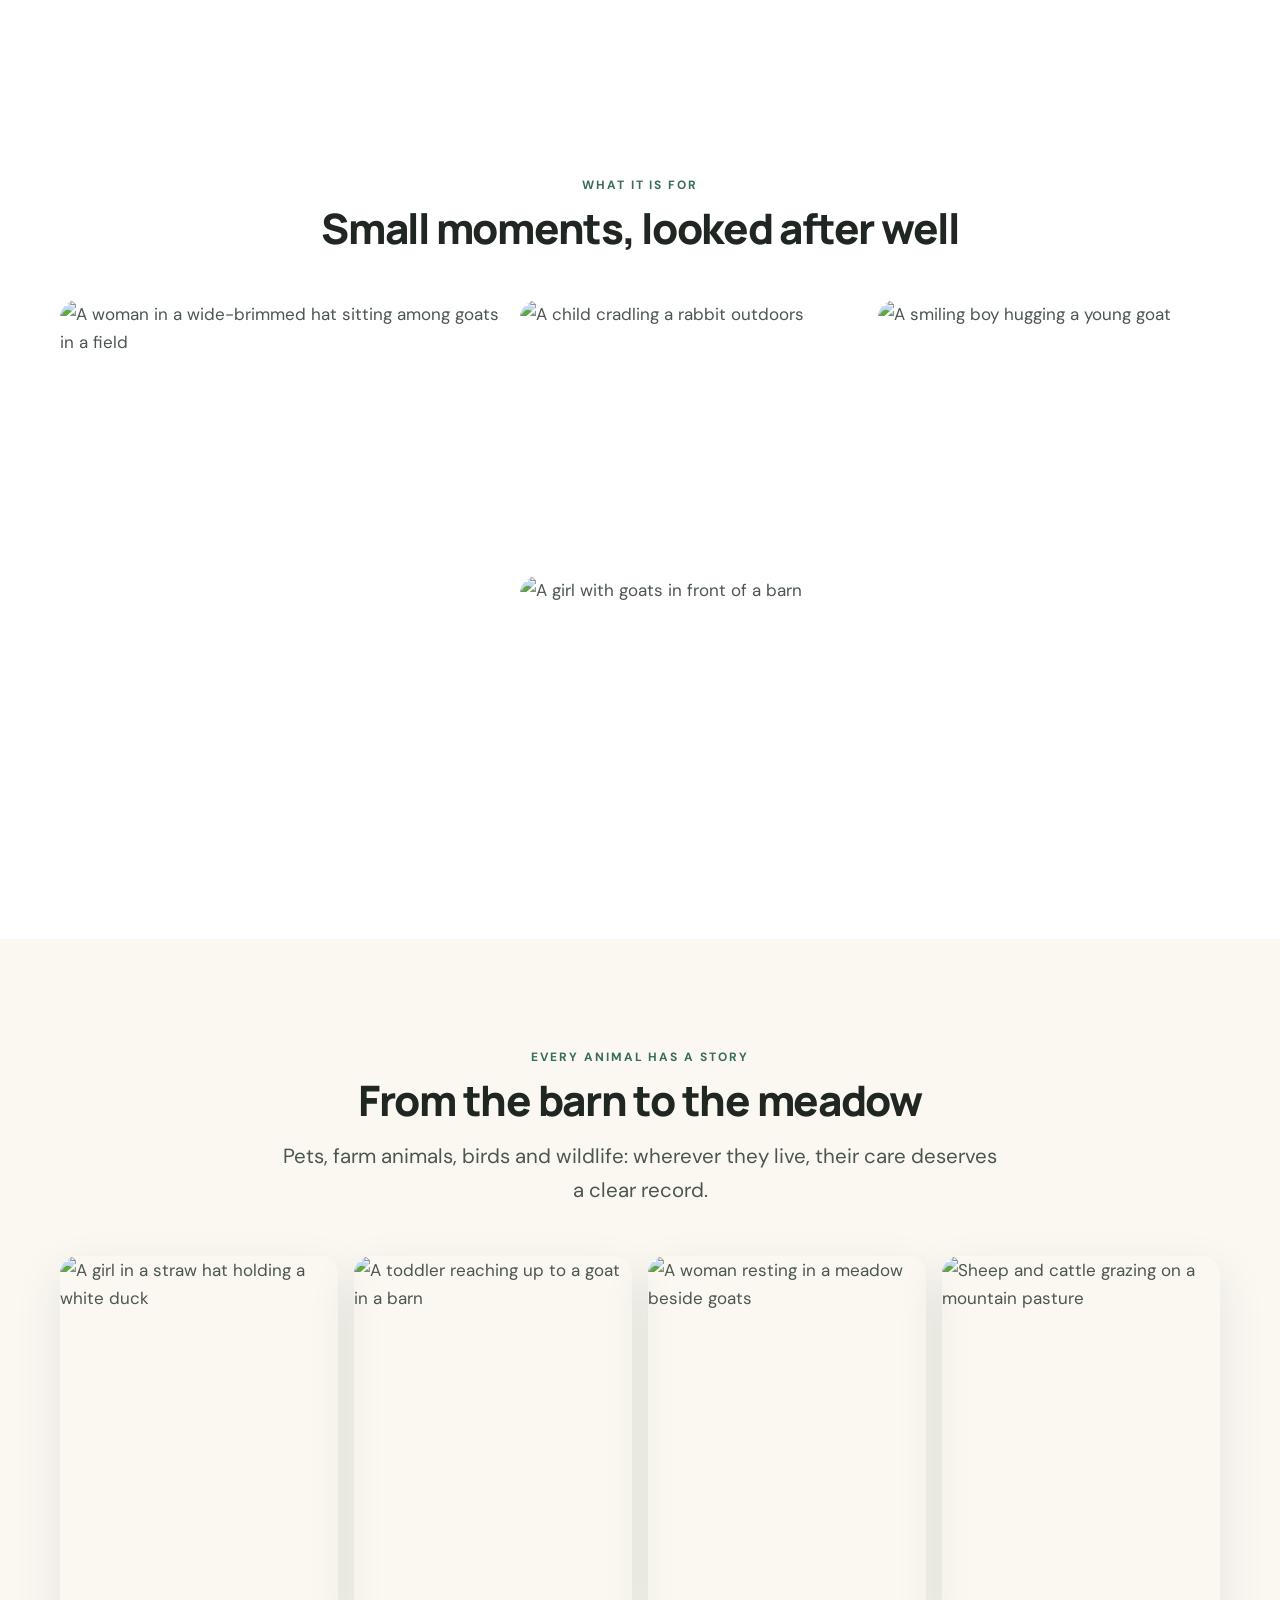
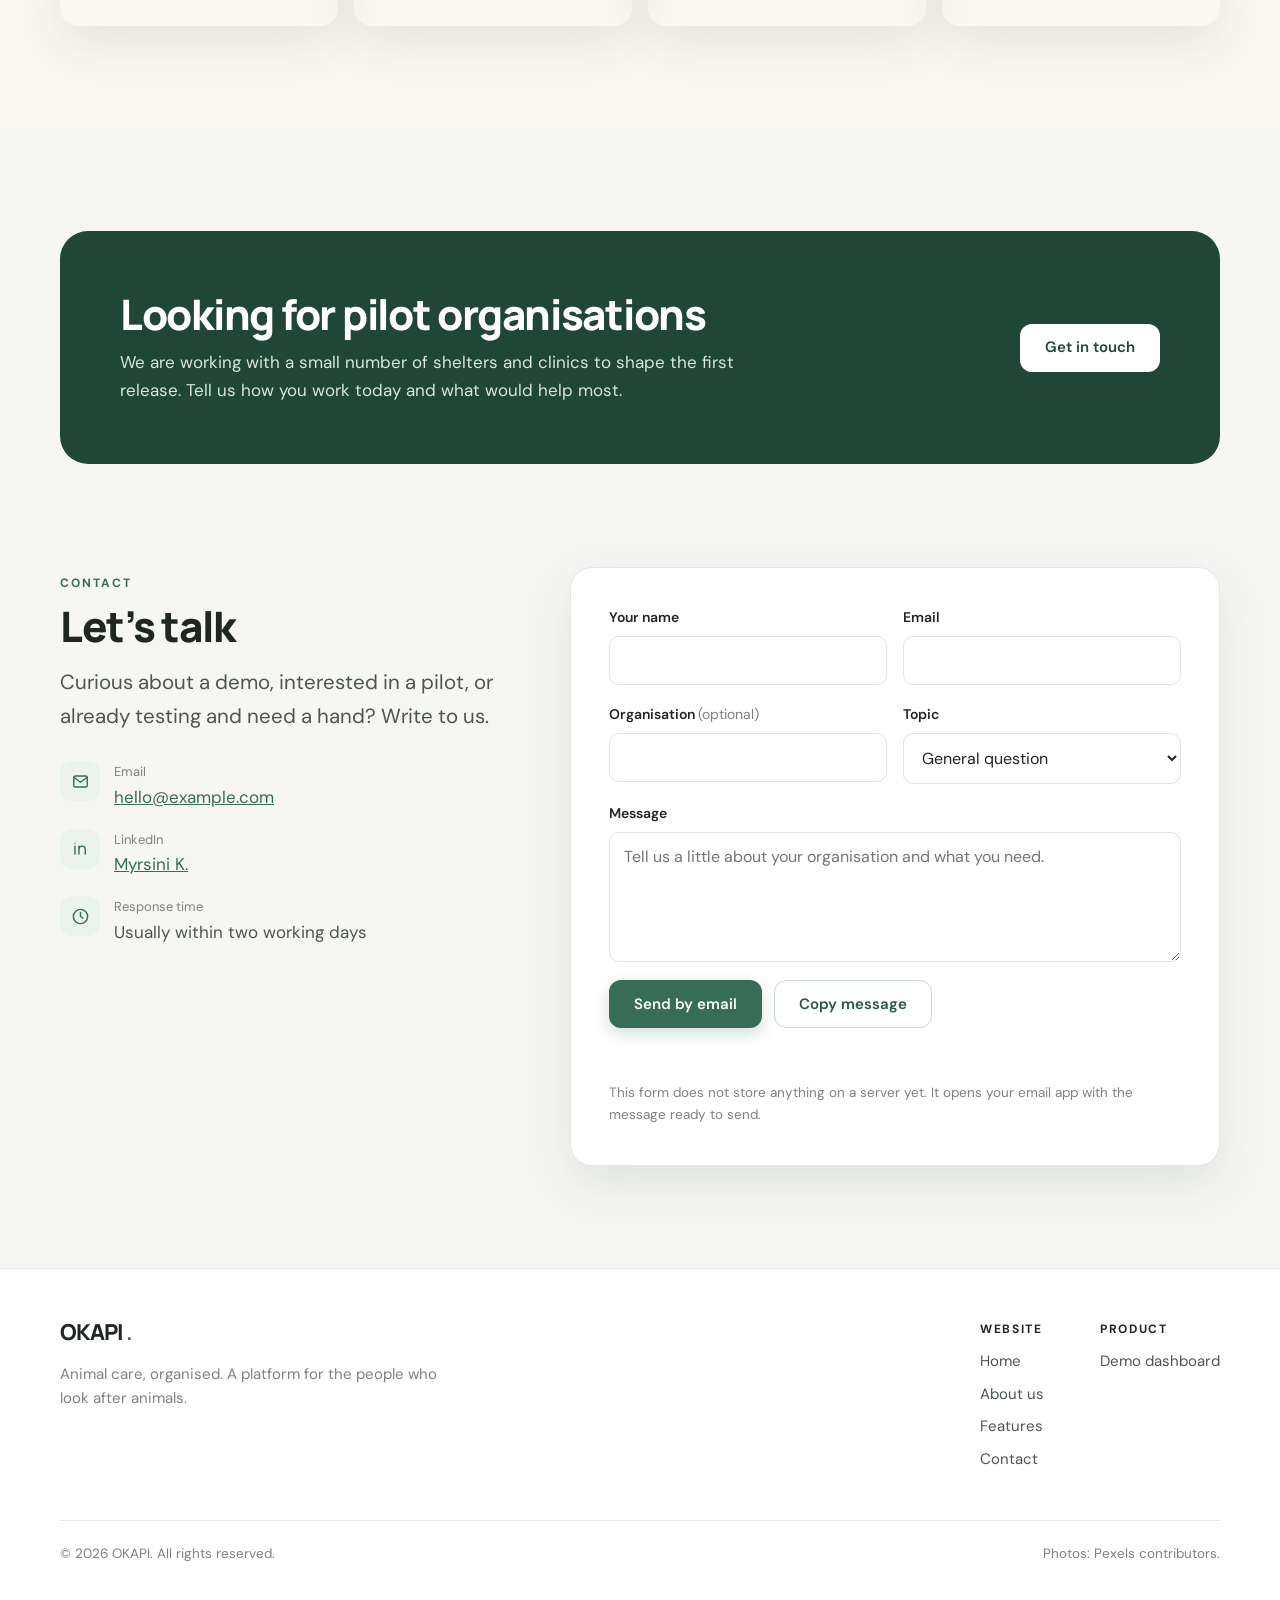
==== commit 3d8bc0db: "Merge remote-tracking branch 'origin/main' Signed-off-by: myrsini kampa <115368058+myrtokam@users.no" ====
--- a/okapi/index.html
+++ b/okapi/index.html
@@ -39,6 +39,7 @@
             <li><a href="about.html">About us</a></li>
             <li><a href="index.html#solutions">Solutions</a></li>
             <li><a href="index.html#features">Features</a></li>
+            <li><a href="index.html#modules">Modules</a></li>
             <li><a href="index.html#contact">Contact</a></li>
             <li><a class="btn btn-primary btn-sm" href="app.html">Open the demo</a></li>
         </ul>
@@ -52,8 +53,10 @@
             <div>
                 <span class="eyebrow">Animal care platform</span>
                 <h1>Every animal deserves <em>better care.</em> Every team deserves better tools.</h1>
-                <p class="lead">OKAPI brings health records, daily care and organisation into one place — for shelters,
-                    veterinary clinics, farms and wildlife organisations.</p>
+                <p class="lead">OKAPI follows an animal’s life in your care, from the day it arrives to the day it
+                    leaves, and runs the organisation around it: facilities, people, finances and outreach. For
+                    shelters, vets, animal hospitals, farms and livestock units, zoos, volunteer groups and wildlife
+                    organisations.</p>
                 <div class="hero-actions">
                     <a class="btn btn-primary" href="app.html">Try the demo</a>
                     <a class="btn btn-ghost" href="about.html">Our story</a>
@@ -104,24 +107,26 @@
                 <p class="lead">One platform, shaped around how different organisations actually work.</p>
             </div>
             <div class="cards">
-                <article class="card reveal"><img alt="" loading="lazy" src="images/boy-kitten.jpg"
-                                                  style="object-position:50% 35%">
+                <article class="card reveal"><img alt="" loading="lazy" src="images/girl-kitten-bw.jpg"
+                                                  style="object-position:50% 30%">
                     <div><h3>Shelters &amp; rescues</h3>
                         <p>Intake, health checks, vaccinations and adoption readiness for every animal in your care.</p>
                     </div>
                 </article>
-                <article class="card reveal"><img alt="" loading="lazy" src="images/goats-barn.jpg">
-                    <div><h3>Farms &amp; breeders</h3>
-                        <p>Follow each animal’s journey from birth to sale or retirement, with a clear health
-                            record.</p></div>
-                </article>
-                <article class="card reveal"><img alt="" loading="lazy" src="images/wildlife.jpg">
+                <article class="card reveal"><img alt="" loading="lazy" src="images/chickens.jpg"
+                                                  style="object-position:50% 70%">
+                    <div><h3>Farms &amp; livestock units</h3>
+                        <p>Follow each animal from birth to sale or retirement, with health, feed and production costs
+                            in one place.</p></div>
+                </article>
+                <article class="card reveal"><img alt="" loading="lazy" src="images/deer.jpg"
+                                                  style="object-position:50% 55%">
                     <div><h3>Zoos &amp; wildlife</h3>
                         <p>Keep welfare observations and treatments consistent across keepers, vets and shifts.</p>
                     </div>
                 </article>
-                <article class="card reveal"><img alt="" loading="lazy" src="images/calf.jpg"
-                                                  style="object-position:50% 40%">
+                <article class="card reveal"><img alt="" loading="lazy" src="images/girl-bunny.jpg"
+                                                  style="object-position:50% 60%">
                     <div><h3>Veterinary clinics</h3>
                         <p>Medical history, follow-ups and appointments connected, so nothing slips between visits.</p>
                     </div>
@@ -132,7 +137,7 @@
                         <p>Long-term care plans, feeding notes and routine treatments that every carer can see.</p>
                     </div>
                 </article>
-                <article class="card reveal"><img alt="" loading="lazy" src="images/woman-lamb.jpg"
+                <article class="card reveal"><img alt="" loading="lazy" src="images/woman-sheep.jpg"
                                                   style="object-position:50% 30%">
                     <div><h3>Volunteer groups</h3>
                         <p>Share the essentials with the people helping on the ground, without sharing everything.</p>
@@ -142,46 +147,261 @@
         </div>
     </section>
 
-    <!-- FEATURES -->
+    <!-- LIFECYCLE -->
     <section class="section section-cream" id="features">
         <div class="wrap">
             <div class="section-head reveal">
-                <span class="eyebrow">Features &amp; roadmap</span>
-                <h2>Start with health. Grow from there.</h2>
-                <p class="lead">We build one module at a time and say clearly what is ready and what is not.</p>
-            </div>
-            <div class="features">
-                <article class="feature reveal"><span class="tag live">In prototype</span>
-                    <h3>Animal profiles</h3>
-                    <p>Species, breed, microchip, intake date and care status for every animal.</p></article>
-                <article class="feature reveal"><span class="tag live">In prototype</span>
-                    <h3>Medical records</h3>
-                    <p>Clinical notes, treatments, vaccinations and follow-ups in a searchable history.</p></article>
-                <article class="feature reveal"><span class="tag live">In prototype</span>
-                    <h3>Appointments</h3>
-                    <p>A shared schedule for vet visits, checks and treatments.</p></article>
-                <article class="feature reveal"><span class="tag next">Planned</span>
-                    <h3>Roles &amp; teams</h3>
-                    <p>Admins, vets and volunteers see what they need — and only that.</p></article>
-                <article class="feature reveal"><span class="tag next">Planned</span>
-                    <h3>Care &amp; welfare</h3>
-                    <p>Food, exercise and living conditions tracked alongside health.</p></article>
-                <article class="feature reveal"><span class="tag later">Later</span>
-                    <h3>Operations</h3>
-                    <p>Stock, orders, expenses, staff and volunteers in the same workspace.</p></article>
-                <article class="feature reveal"><span class="tag later">Later</span>
-                    <h3>Insights</h3>
-                    <p>Patterns across your data to help you plan ahead and spot problems early.</p></article>
-                <article class="feature reveal"><span class="tag later">Later</span>
-                    <h3>Outreach</h3>
-                    <p>Adoption profiles, campaigns and merchandise for your cause.</p></article>
-                <article class="feature reveal"><span class="tag later">Later</span>
-                    <h3>Modular plans</h3>
-                    <p>Choose only the modules your organisation needs, and add more as you grow.</p></article>
-            </div>
-            <p class="callout reveal" style="margin-top:32px"><strong>Honest status:</strong> the dashboard you can open
-                from this site is a prototype with sample data stored in your browser. It is not yet connected to a live
-                database and should not be used for real medical records.</p>
+                <span class="eyebrow">The animal’s journey</span>
+                <h2>One journey, told in your own terms</h2>
+                <p class="lead">Every animal has a timeline, from arrival to departure. OKAPI keeps it in one place,
+                    whoever is on shift. Choose your type of organisation to see what that looks like for you.</p>
+            </div>
+            <div aria-label="Type of organisation" class="tabs reveal" role="tablist">
+                <button aria-controls="panel-shelters" aria-selected="true" class="tab is-active" id="tab-shelters"
+                        role="tab" tabindex="0">Shelters &amp; rescues
+                </button>
+                <button aria-controls="panel-clinics" aria-selected="false" class="tab" id="tab-clinics" role="tab"
+                        tabindex="-1">Vets &amp; animal hospitals
+                </button>
+                <button aria-controls="panel-farms" aria-selected="false" class="tab" id="tab-farms" role="tab"
+                        tabindex="-1">Farms &amp; livestock units
+                </button>
+                <button aria-controls="panel-zoos" aria-selected="false" class="tab" id="tab-zoos" role="tab"
+                        tabindex="-1">Zoos &amp; parks
+                </button>
+                <button aria-controls="panel-wildlife" aria-selected="false" class="tab" id="tab-wildlife" role="tab"
+                        tabindex="-1">Wildlife &amp; volunteer groups
+                </button>
+            </div>
+            <div aria-labelledby="tab-shelters" class="tab-panel" id="panel-shelters" role="tabpanel">
+                <ol class="journey">
+                    <li><span>1</span>
+                        <h3>Arrival</h3>
+                        <p>Intake from finders, owners or authorities. Identification, microchip scan, photos and
+                            quarantine.</p></li>
+                    <li><span>2</span>
+                        <h3>Health</h3>
+                        <p>Vaccination, sterilisation, treatments, behaviour notes and follow-up checks.</p></li>
+                    <li><span>3</span>
+                        <h3>Daily life</h3>
+                        <p>Kennel or foster placement, feeding, walks, enrichment and routine care.</p></li>
+                    <li><span>4</span>
+                        <h3>Community</h3>
+                        <p>Adoption days, applications, home checks, volunteers and sponsors.</p></li>
+                    <li><span>5</span>
+                        <h3>Outcome</h3>
+                        <p>Adoption contract, return to owner or transfer, with post-adoption follow-up.</p></li>
+                </ol>
+            </div>
+            <div aria-labelledby="tab-clinics" class="tab-panel" hidden id="panel-clinics" role="tabpanel">
+                <ol class="journey">
+                    <li><span>1</span>
+                        <h3>Check-in</h3>
+                        <p>Owner and patient registration, referrals and triage on arrival.</p></li>
+                    <li><span>2</span>
+                        <h3>Treatment</h3>
+                        <p>Exam notes, tests, procedures, prescriptions and vaccinations.</p></li>
+                    <li><span>3</span>
+                        <h3>Hospital stay</h3>
+                        <p>Wards, monitoring, medication and feeding rounds, discharge preparation.</p></li>
+                    <li><span>4</span>
+                        <h3>Clients</h3>
+                        <p>Appointments, reminders, estimates, invoices and communication with owners.</p></li>
+                    <li><span>5</span>
+                        <h3>Follow-up</h3>
+                        <p>Recovery checks, repeat treatments and referrals, with the full history for the next
+                            visit.</p></li>
+                </ol>
+            </div>
+            <div aria-labelledby="tab-farms" class="tab-panel" hidden id="panel-farms" role="tabpanel">
+                <ol class="journey">
+                    <li><span>1</span>
+                        <h3>Arrival</h3>
+                        <p>Births, purchases, tagging, herd or flock registers and origin.</p></li>
+                    <li><span>2</span>
+                        <h3>Health</h3>
+                        <p>Vaccinations, treatments, vet visits, withdrawal periods and disease alerts.</p></li>
+                    <li><span>3</span>
+                        <h3>Daily life</h3>
+                        <p>Feed and water, housing conditions, grazing, welfare checks and production notes.</p></li>
+                    <li><span>4</span>
+                        <h3>Business</h3>
+                        <p>Costs per animal or group, supplies, labour, customers and orders.</p></li>
+                    <li><span>5</span>
+                        <h3>Outcome</h3>
+                        <p>Sale, transfer or retirement, with the records needed for traceability and reporting.</p>
+                    </li>
+                </ol>
+            </div>
+            <div aria-labelledby="tab-zoos" class="tab-panel" hidden id="panel-zoos" role="tabpanel">
+                <ol class="journey">
+                    <li><span>1</span>
+                        <h3>Acquisition</h3>
+                        <p>Arrivals, transfers between institutions, breeding records and identification.</p></li>
+                    <li><span>2</span>
+                        <h3>Health</h3>
+                        <p>Preventive care, treatments, quarantine, vet rounds and specimen history.</p></li>
+                    <li><span>3</span>
+                        <h3>Daily life</h3>
+                        <p>Diets, enrichment, enclosures, keeper notes and behaviour observations.</p></li>
+                    <li><span>4</span>
+                        <h3>Visitors</h3>
+                        <p>Events, talks, sponsorship, adopt-an-animal programmes and shop.</p></li>
+                    <li><span>5</span>
+                        <h3>Movements</h3>
+                        <p>Transfers, breeding loans, releases and end-of-life records.</p></li>
+                </ol>
+            </div>
+            <div aria-labelledby="tab-wildlife" class="tab-panel" hidden id="panel-wildlife" role="tabpanel">
+                <ol class="journey">
+                    <li><span>1</span>
+                        <h3>Rescue</h3>
+                        <p>Report, location, capture and condition on arrival.</p></li>
+                    <li><span>2</span>
+                        <h3>Rehabilitation</h3>
+                        <p>Treatment, medication, feeding plans and progress checks.</p></li>
+                    <li><span>3</span>
+                        <h3>Preparing for release</h3>
+                        <p>Fitness, behaviour, release criteria and volunteer care shifts.</p></li>
+                    <li><span>4</span>
+                        <h3>Support</h3>
+                        <p>Volunteers, donors, campaigns and partner clinics.</p></li>
+                    <li><span>5</span>
+                        <h3>Release or placement</h3>
+                        <p>Release site and date, monitoring, or transfer to a sanctuary.</p></li>
+                </ol>
+            </div>
+            <div class="around reveal">
+                <p><strong>Around every animal, the organisation keeps running.</strong> The same workspace holds the
+                    rest of the work:</p>
+                <ul>
+                    <li><a href="#modules">Facilities &amp; vehicles</a></li>
+                    <li><a href="#modules">Stock &amp; purchasing</a></li>
+                    <li><a href="#modules">People &amp; volunteers</a></li>
+                    <li><a href="#modules">Finance</a></li>
+                    <li><a href="#modules">Marketing &amp; shop</a></li>
+                    <li><a href="#modules">Events &amp; planning</a></li>
+                </ul>
+                <p class="fine" style="margin:12px 0 0">Not on the list? Sanctuaries, stables, breeders, sporting and
+                    working animals have similar needs. <a href="#contact">Tell us about yours.</a></p>
+            </div>
+            <p class="callout reveal" style="margin-top:36px"><strong>Honest status:</strong> today OKAPI is a prototype
+                covering animal profiles, medical records and appointments, with sample data stored in your browser. The
+                modules below are the product we are building towards, and each one is marked with its current status.
+                Please do not use the prototype for real medical records.</p>
+        </div>
+    </section>
+
+    <!-- MODULES -->
+    <section class="section section-white" id="modules">
+        <div class="wrap">
+            <div class="section-head reveal">
+                <span class="eyebrow">Modules</span>
+                <h2>One platform for the animals and the organisation behind them</h2>
+                <p class="lead">Take what you need and add more as you grow. Pricing will be announced with the first
+                    release.</p>
+            </div>
+
+            <h3 class="group-title reveal">Animals</h3>
+            <div class="modules">
+                <article class="module reveal"><span class="tag live">Core · in prototype</span>
+                    <h3>Animal Health</h3>
+                    <ul>
+                        <li>Animal profiles, microchip and identification</li>
+                        <li>Medical records and treatment history</li>
+                        <li>Vaccinations, follow-ups and reminders</li>
+                        <li>Appointments with vets</li>
+                    </ul>
+                </article>
+                <article class="module reveal"><span class="tag next">Planned</span>
+                    <h3>Intake &amp; Animal Journey</h3>
+                    <ul>
+                        <li>Intake, origin and quarantine</li>
+                        <li>Transfers between sites and teams</li>
+                        <li>Adoption, sale, release or retirement</li>
+                        <li>Full life timeline for every animal</li>
+                    </ul>
+                </article>
+                <article class="module reveal"><span class="tag next">Planned</span>
+                    <h3>Welfare &amp; Daily Care</h3>
+                    <ul>
+                        <li>Feeding plans and nutrition</li>
+                        <li>Exercise and enrichment</li>
+                        <li>Enclosures and living conditions</li>
+                        <li>Daily routines and emergency cases</li>
+                    </ul>
+                </article>
+            </div>
+
+            <h3 class="group-title reveal">Running the organisation</h3>
+            <div class="modules four">
+                <article class="module reveal"><span class="tag later">Later</span>
+                    <h3>Facilities, Equipment &amp; Vehicles</h3>
+                    <ul>
+                        <li>Premises and maintenance</li>
+                        <li>Equipment and tools</li>
+                        <li>Vehicles and transport</li>
+                    </ul>
+                </article>
+                <article class="module reveal"><span class="tag later">Later</span>
+                    <h3>Inventory &amp; Purchasing</h3>
+                    <ul>
+                        <li>Food and supply stock</li>
+                        <li>Orders and suppliers</li>
+                        <li>Emergency reserve levels</li>
+                    </ul>
+                </article>
+                <article class="module reveal"><span class="tag next">Planned</span>
+                    <h3>People &amp; Access</h3>
+                    <ul>
+                        <li>Staff and volunteers</li>
+                        <li>Roles: admin, vet, carer, volunteer</li>
+                        <li>Schedules and shifts</li>
+                        <li>Separate workspace per organisation</li>
+                    </ul>
+                </article>
+                <article class="module reveal"><span class="tag later">Later</span>
+                    <h3>Finance</h3>
+                    <ul>
+                        <li>Income, expenses, budgets</li>
+                        <li>Purchases, sales and donations</li>
+                        <li>Payroll support</li>
+                        <li>Emergency fund tracking</li>
+                    </ul>
+                </article>
+            </div>
+
+            <h3 class="group-title reveal">Reaching out and growing</h3>
+            <div class="modules">
+                <article class="module reveal"><span class="tag later">Later</span>
+                    <h3>Marketing &amp; Shop</h3>
+                    <ul>
+                        <li>Campaigns and fundraising</li>
+                        <li>Merchandise and e-shop</li>
+                        <li>Public profiles of your animals</li>
+                    </ul>
+                </article>
+                <article class="module reveal"><span class="tag later">Later</span>
+                    <h3>Events, Adoption &amp; Customers</h3>
+                    <ul>
+                        <li>Events, open days and adoption days</li>
+                        <li>Adopter applications and follow-up</li>
+                        <li>Business customers, where relevant</li>
+                    </ul>
+                </article>
+                <article class="module reveal"><span class="tag later">Later</span>
+                    <h3>Planning &amp; AI Assistant</h3>
+                    <ul>
+                        <li>Yearly plan and goals</li>
+                        <li>Patterns across health, cost and capacity</li>
+                        <li>AI suggestions for every area above</li>
+                        <li>Reports for boards and funders</li>
+                    </ul>
+                </article>
+            </div>
+            <p class="fine reveal">The AI assistant is a long-term goal. It will only be as good as the data your
+                organisation records, and its suggestions will always be for people to review, never automatic
+                decisions.</p>
         </div>
     </section>
 
@@ -195,10 +415,32 @@
             <div class="gallery reveal">
                 <img alt="A woman in a wide-brimmed hat sitting among goats in a field" loading="lazy"
                      src="images/woman-goats.jpg">
-                <img alt="A child cradling a rabbit outdoors" loading="lazy" src="images/boy-rabbit.jpg">
-                <img alt="A child petting a pig in a forest" loading="lazy" src="images/boy-pig.jpg">
+                <img alt="A child cradling a rabbit outdoors" loading="lazy" src="images/child-rabbit.jpg"
+                     style="object-position:60% 40%">
+                <img alt="A smiling boy hugging a young goat" loading="lazy" src="images/boy-goat-bw.jpg"
+                     style="object-position:50% 30%">
                 <img alt="A girl with goats in front of a barn" loading="lazy" src="images/goats-barn.jpg"
                      style="grid-column: span 2">
+            </div>
+        </div>
+    </section>
+
+    <!-- STORIES -->
+    <section class="section section-cream">
+        <div class="wrap">
+            <div class="section-head center reveal">
+                <span class="eyebrow">Every animal has a story</span>
+                <h2>From the barn to the meadow</h2>
+                <p class="lead">Pets, farm animals, birds and wildlife: wherever they live, their care deserves a clear
+                    record.</p>
+            </div>
+            <div class="strip reveal">
+                <img alt="A girl in a straw hat holding a white duck" loading="lazy" src="images/girl-duck.jpg">
+                <img alt="A toddler reaching up to a goat in a barn" loading="lazy" src="images/toddler-goat.jpg">
+                <img alt="A woman resting in a meadow beside goats" loading="lazy" src="images/woman-meadow.jpg"
+                     style="object-position:30% 50%">
+                <img alt="Sheep and cattle grazing on a mountain pasture" loading="lazy" src="images/pasture-bw.jpg"
+                     style="object-position:55% 50%">
             </div>
         </div>
     </section>
--- a/okapi/site.css
+++ b/okapi/site.css
@@ -208,3 +208,41 @@
   .gallery img, .gallery img:first-child { grid-column: auto; height: 240px; }
   .footer-links { gap: 36px; }
 }
+
+.strip { display: grid; grid-template-columns: repeat(4, 1fr); gap: 16px; }
+.strip img { width: 100%; aspect-ratio: 3/4; object-fit: cover; border-radius: 18px; box-shadow: var(--shadow); }
+@media (max-width: 980px) { .strip { grid-template-columns: repeat(2, 1fr); } }
+
+.modules { display: grid; grid-template-columns: repeat(3, 1fr); gap: 22px; }
+.module { padding: 28px; border-radius: var(--radius); background: var(--canvas); border: 1px solid var(--line); }
+.module ul { margin: 14px 0 0; padding: 0; list-style: none; display: grid; gap: 9px; font-size: 15.5px; }
+.module li { position: relative; padding-left: 24px; }
+.module li::before { content: ""; position: absolute; left: 0; top: 9px; width: 12px; height: 2px; border-radius: 2px; background: var(--green); }
+@media (max-width: 980px) { .modules { grid-template-columns: repeat(2, 1fr); } }
+@media (max-width: 760px) { .modules { grid-template-columns: 1fr; } }
+
+.group-title { margin: 44px 0 18px; font-size: 14px; letter-spacing: .14em; text-transform: uppercase; color: var(--green); font-family: "DM Sans", sans-serif; font-weight: 700; }
+.group-title:first-of-type { margin-top: 0; }
+.modules.four { grid-template-columns: repeat(4, 1fr); }
+.fine { margin: 28px 0 0; color: var(--muted); font-size: 14.5px; max-width: 70ch; }
+.journey { display: grid; grid-template-columns: repeat(5, 1fr); gap: 16px; margin: 0; padding: 0; list-style: none; counter-reset: j; }
+.journey li { position: relative; padding: 22px; border-radius: var(--radius); background: #fff; border: 1px solid var(--line); }
+.journey li span { display: grid; place-items: center; width: 30px; height: 30px; margin-bottom: 14px; border-radius: 50%; background: var(--green); color: #fff; font: 700 13px "Manrope", sans-serif; }
+.journey p { margin: 0; font-size: 15px; }
+@media (max-width: 1100px) { .modules.four { grid-template-columns: repeat(2, 1fr); } .journey { grid-template-columns: repeat(2, 1fr); } }
+@media (max-width: 760px) { .modules.four, .journey { grid-template-columns: 1fr; } }
+
+.tabs { display: flex; flex-wrap: wrap; gap: 8px; margin-bottom: 24px; }
+.tab { padding: 11px 18px; border: 1.5px solid #d6dfd8; border-radius: 999px; background: #fff; color: var(--body); font: 600 14.5px "DM Sans", sans-serif; cursor: pointer; transition: background .15s, color .15s, border-color .15s; }
+.tab:hover { border-color: var(--green); color: var(--green-dark); }
+.tab.is-active { background: var(--green); border-color: var(--green); color: #fff; }
+.tab-panel[hidden] { display: none; }
+.tab-panel { animation: tabin .25s ease; }
+@keyframes tabin { from { opacity: 0; transform: translateY(6px); } to { opacity: 1; transform: none; } }
+.journey h3 { font-size: 18px; }
+.around { margin-top: 32px; padding: 24px 28px; border-radius: var(--radius); background: var(--green-soft); }
+.around p { margin: 0 0 14px; }
+.around ul { display: flex; flex-wrap: wrap; gap: 8px; margin: 0; padding: 0; list-style: none; }
+.around li a { display: inline-block; padding: 7px 14px; border-radius: 999px; background: #fff; color: var(--green-dark); text-decoration: none; font-size: 14px; font-weight: 600; }
+.around li a:hover { background: var(--green); color: #fff; }
+@media (prefers-reduced-motion: reduce) { .tab-panel { animation: none; } }
